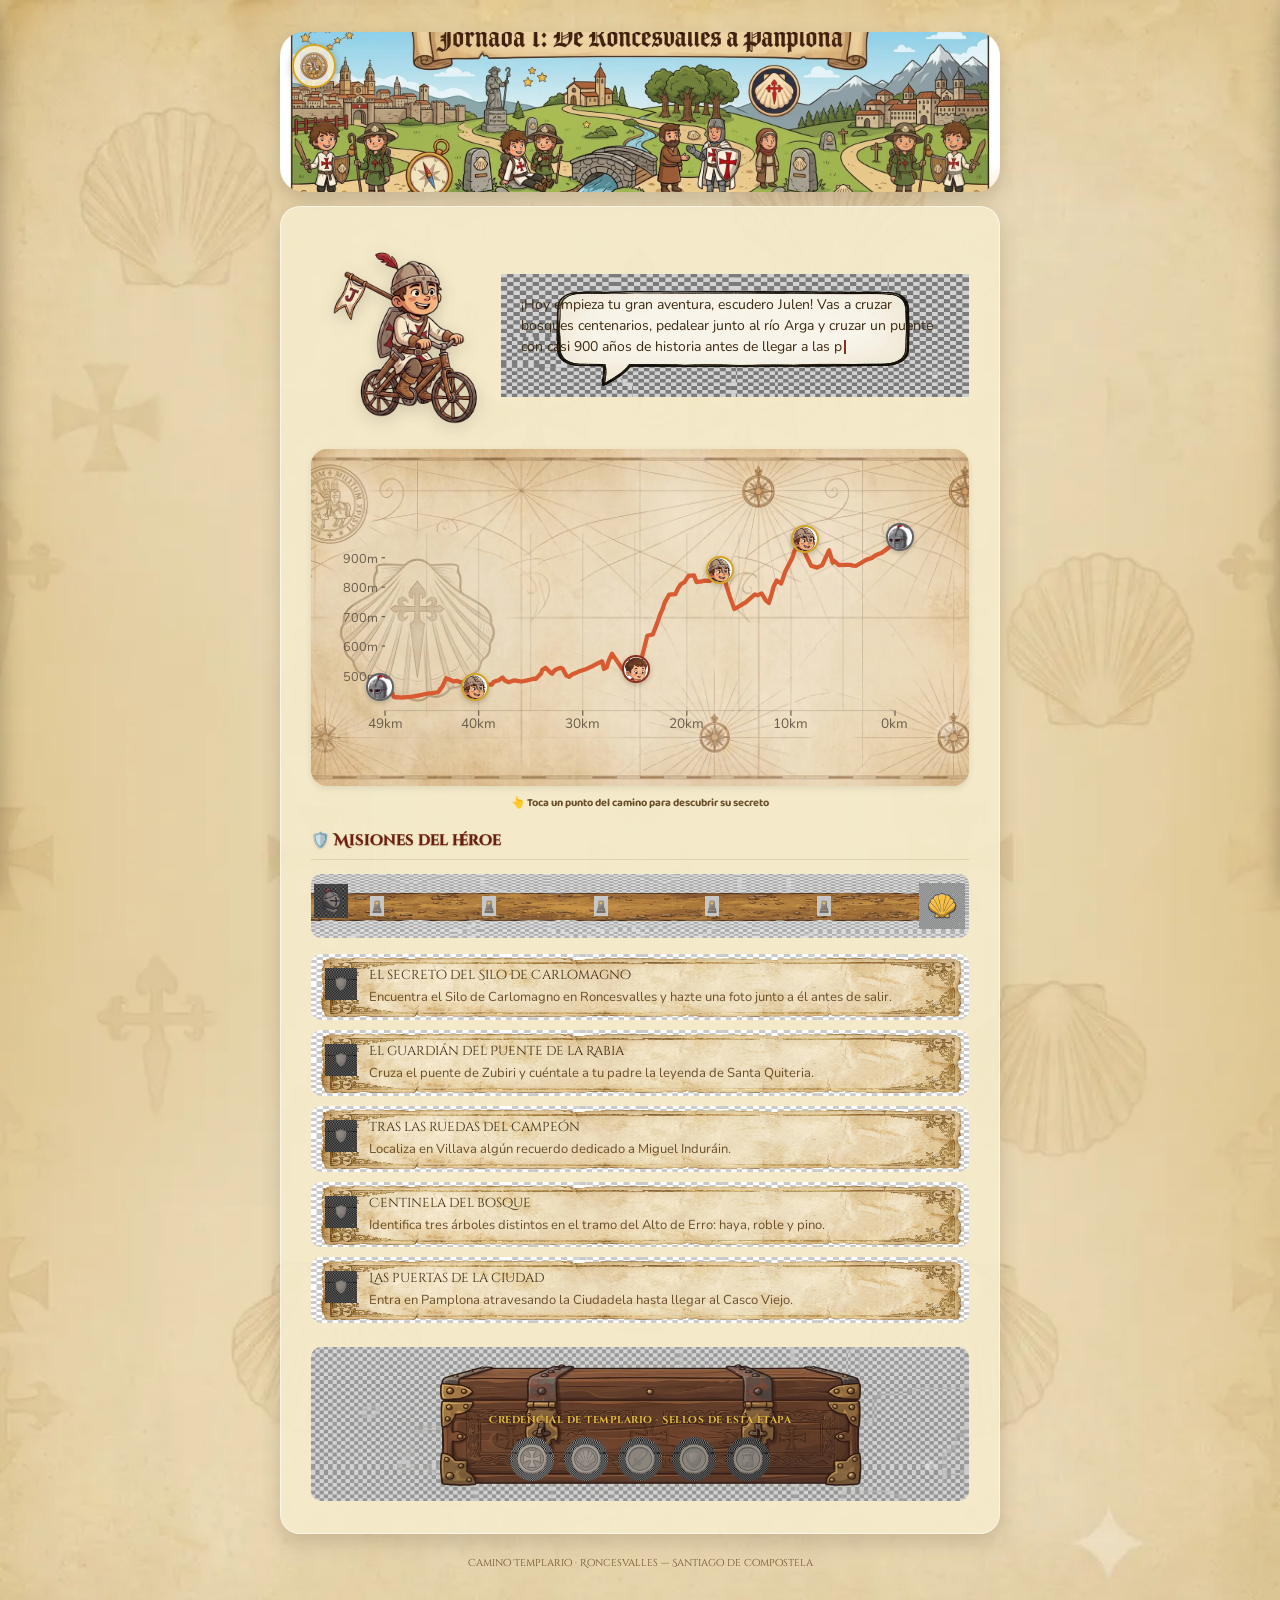
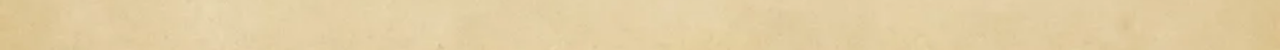
==== etapa-01.html @ 6102e24c "Add files via upload" ====
<!DOCTYPE html>
<html lang="es">
<head>
<meta charset="UTF-8">
<meta name="viewport" content="width=device-width, initial-scale=1.0">
<title>Etapa 1 · Roncesvalles → Pamplona · Camino Templario</title>
<link rel="preconnect" href="https://fonts.googleapis.com">
<link href="https://fonts.googleapis.com/css2?family=Cinzel+Decorative:wght@400;700;900&family=Baloo+2:wght@500;600;700;800&family=Nunito:ital,wght@0,400;0,600;0,700;0,800;1,600&family=JetBrains+Mono:wght@500;600;700&display=swap" rel="stylesheet">
<link rel="stylesheet" href="estilos.css">
</head>
<body>

<div class="page">

  <!-- ================= BANNER ================= -->
  <div class="banner">
    <button class="info-badge" id="btnPadre" aria-label="Cuaderno del padre">
      <img src="img/badge-templarios.webp" alt="Información técnica">
    </button>
    <p class="eyebrow">Camino Templario · Etapa 1 de 15</p>
    <h1>Roncesvalles → Pamplona</h1>
    <p class="subtitle">El primer paso del joven templario por Navarra</p>
  </div>

  <!-- ================= CONTENIDO PRINCIPAL ================= -->
  <div class="panel">

    <div class="narrative-row">
      <img class="julen-img" src="img/julen/julen-aventurero.webp" alt="Julen Aventurero">
      <div class="narrative-text-block">
        <p id="narrativeText"></p>
      </div>
    </div>

    <div class="profile-wrap" id="profileWrap">
      <svg viewBox="0 0 380 190" id="profileSvg" role="img" xmlns="http://www.w3.org/2000/svg">
        <title>Perfil de altimetría real de la etapa 1, de Roncesvalles a Pamplona</title>
        <path d="M340.0,49.4 L338.7,50.5 L335.2,53.0 L332.3,55.1 L328.2,56.8 L326.5,58.2 L323.3,59.2 L317.2,62.8 L315.3,62.7 L313.6,62.3 L311.4,62.3 L307.0,62.4 L304.3,60.0 L303.4,61.0 L301.2,53.7 L297.2,62.4 L294.2,63.9 L290.7,62.8 L287.5,56.3 L285.3,50.6 L282.7,50.4 L280.7,54.4 L279.9,57.5 L275.4,66.3 L273.7,71.3 L273.0,73.2 L270.4,71.4 L268.6,75.1 L267.4,79.5 L265.8,84.7 L264.0,83.2 L261.5,79.1 L259.0,80.2 L257.6,79.7 L251.8,84.6 L251.3,84.8 L246.9,87.5 L245.5,88.2 L242.8,80.8 L241.1,75.5 L239.9,70.8 L238.7,69.9 L237.1,68.3 L235.7,67.3 L234.0,69.6 L231.0,71.7 L227.9,71.5 L226.4,72.0 L223.2,72.4 L221.8,68.5 L218.5,68.8 L216.2,72.4 L214.0,73.7 L212.2,76.4 L210.8,79.5 L207.1,79.8 L204.5,84.5 L203.5,87.7 L201.6,92.1 L200.4,95.8 L197.5,103.2 L194.3,104.0 L192.3,111.9 L190.6,118.8 L189.3,121.7 L187.8,123.9 L186.7,122.9 L185.2,122.5 L183.0,123.3 L181.6,122.1 L179.7,123.7 L176.3,118.6 L173.5,114.6 L171.7,118.4 L170.4,122.6 L168.8,123.5 L167.7,119.0 L165.7,119.9 L162.0,121.9 L161.2,122.2 L158.9,123.3 L158.0,123.7 L153.9,125.0 L152.9,125.6 L150.3,126.6 L149.0,127.6 L148.3,128.2 L146.6,127.4 L144.6,123.5 L143.4,122.9 L141.5,123.4 L139.7,124.4 L138.3,126.3 L137.6,125.9 L134.5,122.8 L132.4,124.2 L131.9,126.0 L128.8,129.3 L127.7,129.2 L124.6,130.0 L122.9,130.4 L120.5,130.9 L116.0,130.2 L115.3,130.4 L112.8,131.3 L110.5,130.3 L109.2,128.5 L106.7,130.3 L105.7,130.5 L103.8,131.2 L103.0,132.7 L100.2,132.7 L99.0,132.7 L97.3,133.4 L94.6,134.2 L93.6,138.7 L91.9,127.7 L90.5,130.8 L89.3,132.2 L86.3,132.2 L85.3,131.4 L83.8,131.1 L82.1,130.5 L80.6,130.9 L75.9,129.0 L73.9,133.6 L71.2,137.2 L67.8,137.7 L66.1,137.8 L57.9,139.5 L57.1,139.7 L54.8,139.9 L49.7,140.4 L47.3,140.1 L46.0,140.2 L45.2,139.9 L43.5,136.2 L42.9,135.3 L41.1,135.3 L40.0,134.3" fill="none" stroke="#D85A30" stroke-width="2.5" stroke-linejoin="round" stroke-linecap="round"/>
      </svg>
    </div>
    <p class="profile-hint">👆 Toca un punto del camino para descubrir su secreto</p>

    <h2 class="section-title">🛡️ Misiones del héroe</h2>

    <!-- CAMINO DEL HÉROE: barra de progreso -->
    <div class="camino-progreso" id="caminoProgreso">
      <img class="camino-track" src="img/camino-track.webp" alt="Sendero">
      <img class="nodo-hito" style="left:10%" src="img/nodo-hito.webp" alt="">
      <img class="nodo-hito" style="left:27%" src="img/nodo-hito.webp" alt="">
      <img class="nodo-hito" style="left:44%" src="img/nodo-hito.webp" alt="">
      <img class="nodo-hito" style="left:61%" src="img/nodo-hito.webp" alt="">
      <img class="nodo-hito" style="left:78%" src="img/nodo-hito.webp" alt="">
      <img class="camino-trofeo" src="img/barra-trofeo.webp" alt="Meta">
      <img class="camino-casco" id="caminoCasco" src="img/barra-casco.webp" alt="Progreso">
    </div>

    <div class="mission-list" id="missionList">
      <div class="mission" data-mission="silo">
        <img class="mission-check" src="img/check-inactivo.webp" alt="">
        <div class="mission-text">
          <div class="mtitle">El secreto del Silo de Carlomagno</div>
          <p>Encuentra el Silo de Carlomagno en Roncesvalles y hazte una foto junto a él antes de salir.</p>
        </div>
      </div>
      <div class="mission" data-mission="puente">
        <img class="mission-check" src="img/check-inactivo.webp" alt="">
        <div class="mission-text">
          <div class="mtitle">El guardián del Puente de la Rabia</div>
          <p>Cruza el puente de Zubiri y cuéntale a tu padre la leyenda de Santa Quiteria.</p>
        </div>
      </div>
      <div class="mission" data-mission="indurain">
        <img class="mission-check" src="img/check-inactivo.webp" alt="">
        <div class="mission-text">
          <div class="mtitle">Tras las ruedas del campeón</div>
          <p>Localiza en Villava algún recuerdo dedicado a Miguel Induráin.</p>
        </div>
      </div>
      <div class="mission" data-mission="bosque">
        <img class="mission-check" src="img/check-inactivo.webp" alt="">
        <div class="mission-text">
          <div class="mtitle">Centinela del bosque</div>
          <p>Identifica tres árboles distintos en el tramo del Alto de Erro: haya, roble y pino.</p>
        </div>
      </div>
      <div class="mission" data-mission="ciudadela">
        <img class="mission-check" src="img/check-inactivo.webp" alt="">
        <div class="mission-text">
          <div class="mtitle">Las puertas de la ciudad</div>
          <p>Entra en Pamplona atravesando la Ciudadela hasta llegar al Casco Viejo.</p>
        </div>
      </div>
    </div>

    <div class="reward-box" id="rewardBox">
      <div class="reward-icon">🏆</div>
      <div>
        <h3>Recompensa de la jornada</h3>
        <p>Al llegar a Pamplona: garroticos de Beatriz o chandríos en el Casco Viejo — o, si el templario prefiere algo más fresco, merienda en McDonald's. ¡Tú eliges, héroe!</p>
      </div>
    </div>

    <div class="credential-strip">
      <p class="ctitle">Credencial de Templario · Sellos de esta etapa</p>
      <div class="seal-row" id="sealRow">
        <div class="seal" data-mission="silo" data-tipo="cruz">
          <img src="img/sellos/sello-cruz-inactivo.webp" alt="Sello Cruz">
        </div>
        <div class="seal" data-mission="puente" data-tipo="concha">
          <img src="img/sellos/sello-concha-inactivo.webp" alt="Sello Concha">
        </div>
        <div class="seal" data-mission="indurain" data-tipo="espada">
          <img src="img/sellos/sello-espada-inactivo.webp" alt="Sello Espada">
        </div>
        <div class="seal" data-mission="bosque" data-tipo="escudo">
          <img src="img/sellos/sello-escudo-inactivo.webp" alt="Sello Escudo">
        </div>
        <div class="seal" data-mission="ciudadela" data-tipo="castillo">
          <img src="img/sellos/sello-castillo-inactivo.webp" alt="Sello Castillo">
        </div>
      </div>
    </div>

  </div>

  <footer class="page-footer">Camino Templario · Roncesvalles — Santiago de Compostela</footer>
</div>

<!-- ================= DRAWER IZQUIERDO: cuaderno del padre ================= -->
<div class="drawer-backdrop" id="backdropPadre"></div>
<div class="drawer drawer-left" id="drawerPadre">
  <button class="drawer-close" id="closePadre">✕</button>
  <h2 class="section-title">📋 Datos técnicos de la etapa</h2>
  <div class="stat-grid">
    <div class="stat-card"><span class="value">49 km</span><span class="label">Distancia</span></div>
    <div class="stat-card"><span class="value">+487 m</span><span class="label">Desnivel +</span></div>
    <div class="stat-card"><span class="value">2/5</span><span class="label">Dificultad</span></div>
  </div>
  <div class="info-block">
    Etapa de carácter descendente en su conjunto, pero con <strong>tres rampas exigentes</strong> al inicio (Alto de Mezkíritz y Alto de Erro) antes de entrar en terreno de bosque. A partir de Zubiri el camino discurre junto al río Arga, prácticamente llano y muy cómodo hasta Pamplona.
  </div>
  <div class="warning-box">
    <div class="wtitle">⚠️ Aviso de seguridad — Bajada del Alto de Erro</div>
    El descenso original hacia Zubiri (sendero/trialera) está muy deteriorado, con piedra suelta y peldaños irregulares: <strong>no recomendable con el niño</strong>. Tomar la <strong>alternativa por la carretera N-135</strong>, bajada asfaltada y mucho más segura hasta Zubiri.
  </div>
  <h3 class="sub-title">Puntos de paso</h3>
  <ul class="waypoint-list">
    <li><span class="waypoint-km">0 km</span> Roncesvalles — salida desde la Colegiata.</li>
    <li><span class="waypoint-km">3 km</span> Burguete — pueblo llano, buen calentamiento.</li>
    <li><span class="waypoint-km">6 km</span> Espinal — última fuente antes de las rampas.</li>
    <li><span class="waypoint-km">12 km</span> Alto de Mezkíritz — primer puerto, corto pero duro.</li>
    <li><span class="waypoint-km">17 km</span> Alto de Erro — punto más alto. Bajar por N-135.</li>
    <li><span class="waypoint-km">22 km</span> Zubiri — Puente de la Rabia, cruce del río Arga.</li>
    <li><span class="waypoint-km">27 km</span> Larrasoaña / Akerreta — tramo llano junto al río.</li>
    <li><span class="waypoint-km">40 km</span> Trinidad de Arre — puente medieval, entrada urbana.</li>
    <li><span class="waypoint-km">42 km</span> Villava — cuna de Miguel Induráin.</li>
    <li><span class="waypoint-km">49 km</span> Pamplona — entrada por la Ciudadela al Casco Viejo.</li>
  </ul>
  <h3 class="sub-title">Logística del día</h3>
  <table class="logistics-table">
    <tr><td>Salida</td><td>Roncesvalles, 7:30–8:00 h</td></tr>
    <tr><td>Llegada prevista</td><td>Pamplona, 13:00–14:00 h</td></tr>
    <tr><td>Avituallamiento</td><td>Burguete, Espinal, Zubiri y Trinidad de Arre</td></tr>
    <tr><td>Tramo exigente</td><td>km 6–17 (Mezkíritz + Erro), resto cómodo</td></tr>
    <tr><td>Alojamiento</td><td>Pamplona, Casco Viejo — confirmar guardia de bicis</td></tr>
  </table>
</div>

<!-- ================= DRAWER DERECHO: punto de interés ================= -->
<div class="drawer-backdrop" id="backdropPunto"></div>
<div class="drawer drawer-right" id="drawerPunto">
  <button class="drawer-close" id="closePunto">✕</button>
  <div class="drawer-hero">
    <img id="drawerImg" src="" alt="">
    <div class="dtitle" id="drawerTitle"></div>
    <div class="dkm" id="drawerKm"></div>
  </div>
  <p class="drawer-text" id="drawerText"></p>
</div>

<script>
  const PUNTOS_INTERES = [
    { id:"roncesvalles", x:340.0, y:49.4, km:"Km 0", titulo:"Roncesvalles", tipo:"guardian",
      texto:"Aquí empieza tu Camino, escudero Julen, justo donde hace más de mil años se libró una batalla legendaria entre caballeros. Antes de subir a la bici, este lugar tiene mucho que enseñarte: la Colegiata, sus tejados puntiagudos y un secreto de piedra escondido muy cerca.<br><br><strong>Tu misión aquí:</strong> busca el Silo de Carlomagno, el monumento que recuerda a los guerreros caídos en aquella batalla, y hazte una foto junto a él antes de salir." },
    { id:"mezkiritz", x:285, y:50.6, km:"Km 9", titulo:"Alto de Mezkíritz", tipo:"aventurero",
      texto:"Justo después de salir empieza tu primer desafío del Camino: una subida corta donde pondrás a prueba tus piernas de templario. No hay prisa, Julen — marca tu propio ritmo, respira y disfruta del paisaje que se abre a tu alrededor.<br><br>Cuando llegues arriba, date la vuelta un momento: desde aquí ya puedes ver lo lejos que has llegado. Ese es tu primer trofeo del día, aunque no lleve sello." },
    { id:"erro", x:236, y:68, km:"Km 17", titulo:"Alto de Erro", tipo:"aventurero",
      texto:"Vas a atravesar uno de los bosques más bonitos de Navarra, lleno de hayas, robles y pinos centenarios. Es el reino de jabalíes, corzos y pájaros carpinteros, aunque a esta hora de la mañana lo normal es que estén escondidos entre los árboles.<br><br><strong>Tu misión aquí:</strong> conviértete en centinela del bosque y descubre tres árboles distintos a tu paso — una haya, un roble y un pino. Fíjate bien en sus hojas y su corteza, joven templario." },
    { id:"zubiri", x:187.8, y:123.9, km:"Km 25", titulo:"Puente de la Rabia", tipo:"narrador",
      texto:"Este puente tiene casi 900 años y guarda un secreto que pocos conocen. Cuentan que, durante su construcción, se encontraron los restos de Santa Quiteria, protectora de los animales, y que desde entonces cualquier animal que diera tres vueltas alrededor de su pilar central quedaba curado para siempre.<br><br><strong>Tu misión aquí:</strong> cruza el Puente de la Rabia y cuéntale esta leyenda a tu padre antes de seguir camino. Eres tú quien guarda ahora esta historia, escudero Julen." },
    { id:"villava", x:94.6, y:134.2, km:"Km 40", titulo:"Villava", tipo:"aventurero",
      texto:"En este pueblo nació uno de los ciclistas más grandes de la historia: Miguel Induráin, capaz de ganar el Tour de Francia cinco veces seguidas. Hoy pedaleas por las mismas calles donde él aprendió a montar en bici, mucho antes de convertirse en leyenda.<br><br><strong>Tu misión aquí:</strong> busca en Villava algún recuerdo dedicado a Induráin — una placa, una plaza, una estatua. Quién sabe, Julen, quizás tú también dejes tu huella en una bici algún día." },
    { id:"pamplona", x:40.0, y:134.3, km:"Km 49", titulo:"Pamplona", tipo:"guardian",
      texto:"Entrarás a la ciudad atravesando la Ciudadela, una antigua fortaleza con forma de estrella construida hace siglos para defender Pamplona. Detrás de sus murallas te espera el Casco Viejo, con calles estrechas, plazas llenas de historia y el final de tu primera etapa.<br><br><strong>Tu misión aquí:</strong> entra en la ciudad atravesando la Ciudadela hasta llegar al Casco Viejo. Has completado tu primera jornada como templario del Camino — ¡enhorabuena, escudero!" }
  ];

  const JULEN_FULL = {
    aventurero:"img/julen/julen-aventurero.webp",
    narrador:"img/julen/julen-narrador.webp",
    guardian:"img/julen/julen-guardian.webp"
  };
  const JULEN_CARA = {
    aventurero:"img/julen/julen-aventurero-cara.webp",
    narrador:"img/julen/julen-narrador-cara.webp",
    guardian:"img/julen/julen-guardian-cara.webp"
  };

  // --- Hotspots sobre el perfil ---
  const profileWrap = document.getElementById('profileWrap');
  PUNTOS_INTERES.forEach(p => {
    const btn = document.createElement('button');
    btn.className = 'hotspot tipo-' + p.tipo;
    btn.style.left = (p.x / 380 * 100) + '%';
    btn.style.top  = (p.y / 190 * 100) + '%';
    btn.setAttribute('aria-label', p.titulo);
    btn.innerHTML = '<img src="' + JULEN_CARA[p.tipo] + '" alt="">';
    btn.addEventListener('click', () => abrirDrawerPunto(p));
    profileWrap.appendChild(btn);
  });

  // --- Escalas y cuadrícula del perfil ---
  (function dibujarEscalas(){
    const ns = "http://www.w3.org/2000/svg";
    const svgEl = document.getElementById('profileSvg');
    const g = document.createElementNS(ns, 'g');
    svgEl.insertBefore(g, svgEl.firstChild);
    const xDeKm  = km  => 340 - (km / 49) * 300;
    const yDeAlt = alt => 49.4 + (950 - alt) * 84.9 / 490;
    const yBase = 148, yTop = 44;
    for (let km = 5; km < 49; km += 5){
      const x = xDeKm(km), l = document.createElementNS(ns, 'line');
      l.setAttribute('x1',x); l.setAttribute('y1',yTop);
      l.setAttribute('x2',x); l.setAttribute('y2',yBase);
      l.setAttribute('stroke','#2c241c'); l.setAttribute('stroke-width','0.5'); l.setAttribute('stroke-opacity','0.12');
      g.appendChild(l);
    }
    const axisH = document.createElementNS(ns,'line');
    axisH.setAttribute('x1',40); axisH.setAttribute('y1',yBase); axisH.setAttribute('x2',340); axisH.setAttribute('y2',yBase);
    axisH.setAttribute('stroke','#2c241c'); axisH.setAttribute('stroke-width','0.5'); axisH.setAttribute('stroke-opacity','0.2');
    g.appendChild(axisH);
    [0,10,20,30,40,49].forEach(km => {
      const x = xDeKm(km);
      const tick = document.createElementNS(ns,'line');
      tick.setAttribute('x1',x); tick.setAttribute('y1',yBase); tick.setAttribute('x2',x); tick.setAttribute('y2',yBase+3);
      tick.setAttribute('stroke','#6b5d4c'); tick.setAttribute('stroke-width','0.7'); g.appendChild(tick);
      const t = document.createElementNS(ns,'text');
      t.setAttribute('x',x); t.setAttribute('y',yBase+10); t.setAttribute('text-anchor','middle');
      t.setAttribute('font-family','Baloo 2, sans-serif'); t.setAttribute('font-size','8'); t.setAttribute('fill','#6b5d4c');
      t.textContent = km+'km'; g.appendChild(t);
    });
    [500,600,700,800,900].forEach(alt => {
      const y = yDeAlt(alt);
      const tick = document.createElementNS(ns,'line');
      tick.setAttribute('x1',38); tick.setAttribute('y1',y); tick.setAttribute('x2',40); tick.setAttribute('y2',y);
      tick.setAttribute('stroke','#6b5d4c'); tick.setAttribute('stroke-width','0.7'); g.appendChild(tick);
      const t = document.createElementNS(ns,'text');
      t.setAttribute('x',36); t.setAttribute('y',y+3); t.setAttribute('text-anchor','end');
      t.setAttribute('font-family','Baloo 2, sans-serif'); t.setAttribute('font-size','7.5'); t.setAttribute('fill','#6b5d4c');
      t.textContent = alt+'m'; g.appendChild(t);
    });
  })();

  // --- Efecto máquina de escribir ---
  function escribirTexto(el, html, duracionMs){
    const tokens=[], len=html.length; let i=0;
    while(i<len){ if(html[i]==='<'){const fin=html.indexOf('>',i); tokens.push({tipo:'tag',valor:html.slice(i,fin+1)}); i=fin+1;} else{tokens.push({tipo:'char',valor:html[i]}); i++;} }
    const totalChars=tokens.filter(t=>t.tipo==='char').length;
    const intervalo=totalChars>0?duracionMs/totalChars:0;
    let salida='', idx=0;
    el.innerHTML='<span class="typing-cursor"></span>';
    function paso(){
      while(idx<tokens.length){ const t=tokens[idx]; salida+=t.valor; idx++;
        if(t.tipo==='char'){ el.innerHTML=salida+'<span class="typing-cursor"></span>'; if(idx<tokens.length){setTimeout(paso,intervalo);}else{el.innerHTML=salida;} return; }
      } el.innerHTML=salida;
    } paso();
  }

  escribirTexto(document.getElementById('narrativeText'),
    "¡Hoy empieza tu gran aventura, escudero Julen! Vas a cruzar bosques centenarios, pedalear junto al río Arga y cruzar un puente con casi 900 años de historia antes de llegar a las puertas de Pamplona. <strong>¿Preparas tu escudo, joven templario? ¡Vamos a por la primera etapa!</strong>",
    3000);

  // --- Drawer derecho: punto de interés ---
  const drawerPunto=document.getElementById('drawerPunto'), backdropPunto=document.getElementById('backdropPunto');
  const drawerImg=document.getElementById('drawerImg'), drawerTitle=document.getElementById('drawerTitle');
  const drawerKm=document.getElementById('drawerKm'), drawerText=document.getElementById('drawerText');
  function abrirDrawerPunto(p){
    drawerImg.src=JULEN_FULL[p.tipo]; drawerImg.alt=p.tipo;
    drawerTitle.textContent=p.titulo; drawerKm.textContent=p.km;
    drawerPunto.classList.add('open'); backdropPunto.classList.add('open');
    escribirTexto(drawerText, p.texto, 3000);
  }
  function cerrarDrawerPunto(){ drawerPunto.classList.remove('open'); backdropPunto.classList.remove('open'); }
  document.getElementById('closePunto').addEventListener('click', cerrarDrawerPunto);
  backdropPunto.addEventListener('click', cerrarDrawerPunto);

  // --- Drawer izquierdo: cuaderno del padre ---
  const drawerPadre=document.getElementById('drawerPadre'), backdropPadre=document.getElementById('backdropPadre');
  document.getElementById('btnPadre').addEventListener('click',()=>{ drawerPadre.classList.add('open'); backdropPadre.classList.add('open'); });
  function cerrarDrawerPadre(){ drawerPadre.classList.remove('open'); backdropPadre.classList.remove('open'); }
  document.getElementById('closePadre').addEventListener('click', cerrarDrawerPadre);
  backdropPadre.addEventListener('click', cerrarDrawerPadre);

  // --- Camino del héroe: posiciones del casco (% left) ---
  // índice = número de misiones completadas (0..5)
  const CASCO_POSICIONES = [3, 10, 27, 44, 61, 78];
  const caminoCasco = document.getElementById('caminoCasco');
  function moverCasco(done){ if(caminoCasco) caminoCasco.style.left = CASCO_POSICIONES[done] + '%'; }

  // --- Misiones ---
  const STORAGE_KEY='etapa01_misiones';
  const missions=document.querySelectorAll('.mission');
  const seals=document.querySelectorAll('.seal');
  const rewardBox=document.getElementById('rewardBox');
  const total=missions.length;

  function loadState(){ try{ return JSON.parse(localStorage.getItem(STORAGE_KEY))||{}; }catch(e){ return {}; } }
  function saveState(state){ localStorage.setItem(STORAGE_KEY,JSON.stringify(state)); }

  function lanzarConfeti(container){
    const colores=['#8b2e1a','#d4a520','#e8c040','#6b1f10','#ffffff'];
    const capa=document.createElement('div'); capa.className='confetti-layer'; container.appendChild(capa);
    for(let i=0;i<26;i++){
      const p=document.createElement('span'); p.className='confetti-piece';
      p.style.left=(Math.random()*100)+'%'; p.style.background=colores[Math.floor(Math.random()*colores.length)];
      p.style.animationDelay=(Math.random()*0.3)+'s'; p.style.transform='rotate('+Math.floor(Math.random()*360)+'deg)';
      capa.appendChild(p);
    }
    setTimeout(()=>capa.remove(),1600);
  }

  function render(){
    const state=loadState(); let done=0;
    missions.forEach(m=>{
      const id=m.dataset.mission, isDone=!!state[id];
      m.classList.toggle('done',isDone);
      const check=m.querySelector('img.mission-check');
      if(check) check.src=isDone?'img/check-activo.webp':'img/check-inactivo.webp';
      if(isDone) done++;
    });
    seals.forEach(s=>{
      const id=s.dataset.mission, tipo=s.dataset.tipo, isDone=!!state[id];
      s.classList.toggle('unlocked',isDone);
      const img=s.querySelector('img');
      if(img) img.src=isDone?`img/sellos/sello-${tipo}-activo.webp`:`img/sellos/sello-${tipo}-inactivo.webp`;
    });
    moverCasco(done);
    return done;
  }

  let completado=render()===total;
  if(completado) rewardBox.classList.add('unlocked');

  missions.forEach(m=>{
    m.addEventListener('click',()=>{
      const state=loadState(), id=m.dataset.mission;
      state[id]=!state[id]; saveState(state);
      const done=render(), ahoraCompleto=done===total;
      if(ahoraCompleto&&!completado){ rewardBox.classList.add('unlocked'); lanzarConfeti(rewardBox); }
      else if(!ahoraCompleto){ rewardBox.classList.remove('unlocked'); }
      completado=ahoraCompleto;
    });
  });

</script>
</body>
</html>
---- estilos.css ----
:root{
  --parchment: #f5eccc;
  --parchment-soft: #ede0a0;
  --ink: #3a2810;
  --ink-soft: #6b4e2a;
  --leather: #3a2810;
  --red: #8b2e1a;
  --red-dark: #6b1f10;
  --gold: #d4a520;
  --gold-light: #e8c040;
  --silver: #8d9096;
  --silver-dark: #5f6266;
  --line: rgba(58, 40, 16, 0.12);
  --shadow: rgba(58, 40, 16, 0.18);
}

*{ box-sizing: border-box; -webkit-tap-highlight-color: transparent; }

body{
  margin:0;
  background-color: var(--parchment);
  background-image: url('img/fondo.webp');
  background-size: cover;
  background-repeat: no-repeat;
  color: var(--ink);
  font-family: 'Nunito', sans-serif;
  min-height: 100vh;
  padding: 18px 12px 60px;
}

.page{
  max-width: 600px;
  margin: 0 auto;
  position: relative;
}

/* ---------- BANNER ---------- */
.banner{
  border-radius: 20px;
  overflow: hidden;
  position: relative;
  box-shadow: 0 8px 18px var(--shadow);
  margin-bottom: 14px;
  min-height: 160px;
  background: url('img/etapa-01/etapa-01-cabecera.webp') center center / cover no-repeat;
  background-color: var(--red-dark);
}
.banner .eyebrow,
.banner h1,
.banner .subtitle{ display: none; }

.info-badge{
  position: absolute;
  top: 12px;
  left: 12px;
  width: 44px;
  height: 44px;
  border-radius: 50%;
  border: 2px solid var(--gold);
  background: rgba(245,236,204,0.92);
  display:flex;
  align-items:center;
  justify-content:center;
  cursor:pointer;
  box-shadow: 0 2px 8px rgba(58,40,16,0.35);
  z-index: 3;
  padding: 0;
}
.info-badge img{ width: 28px; height: 28px; object-fit: contain; }
.info-badge:active{ transform: scale(0.93); }

/* ---------- PANEL ---------- */
.panel{
  background: rgba(245,236,204,0.88);
  border-radius: 20px;
  padding: 20px 16px 26px;
  position: relative;
  box-shadow: 0 8px 20px var(--shadow);
  border: 1px solid rgba(255,255,255,0.55);
}

h2.section-title{
  font-family: 'Cinzel Decorative', serif;
  font-weight: 700;
  color: var(--red-dark);
  font-size: 15px;
  margin: 0 0 14px;
  padding-bottom: 8px;
  border-bottom: 1px solid var(--line);
  display:flex;
  align-items:center;
  gap:8px;
  -webkit-text-stroke: 0.3px var(--red-dark);
  text-shadow: 0 1px 2px rgba(58,40,16,0.2);
}
h3.sub-title{
  font-family: 'Cinzel Decorative', serif;
  font-weight: 400;
  color: var(--ink);
  font-size: 12px;
  margin: 22px 0 10px;
}

/* ---------- STAT GRID ---------- */
.stat-grid{
  display:grid;
  grid-template-columns: repeat(3, 1fr);
  gap: 8px;
  margin-bottom: 18px;
}
.stat-card{
  background: rgba(255,255,255,0.7);
  border-radius: 13px;
  padding: 12px 6px;
  text-align:center;
  box-shadow: 0 2px 6px rgba(44,36,28,0.07);
}
.stat-card .value{
  font-family:'JetBrains Mono', monospace;
  font-weight:700;
  font-size: 18px;
  color: var(--red-dark);
  display:block;
}
.stat-card .label{
  font-size: 10px;
  font-weight: 700;
  text-transform: uppercase;
  color: var(--ink-soft);
}

.info-block{ font-size: 15px; line-height: 1.6; color: var(--ink); margin-bottom: 14px; }
.info-block strong{ color: var(--red-dark); }

.warning-box{
  background: rgba(253,242,230,0.9);
  border-left: 3px solid var(--red);
  border-radius: 4px 12px 12px 4px;
  padding: 13px 14px;
  margin: 16px 0;
  font-size: 14px;
  line-height:1.55;
}
.warning-box .wtitle{
  font-family:'Baloo 2', sans-serif;
  font-weight: 700;
  color: var(--red-dark);
  font-size: 13px;
  display:flex; align-items:center; gap:6px;
  margin-bottom: 5px;
}

.waypoint-list{ list-style:none; margin:0; padding:0; }
.waypoint-list li{
  display:flex; gap: 10px; padding: 9px 0;
  border-bottom: 1px solid var(--line);
  font-size: 14px; line-height:1.5;
}
.waypoint-list li:last-child{ border-bottom:none; }
.waypoint-km{
  font-family:'JetBrains Mono', monospace;
  font-weight:700; color: var(--gold); min-width: 46px; flex-shrink:0;
}

.logistics-table{ width:100%; border-collapse: collapse; font-size: 14px; margin-bottom: 4px; }
.logistics-table td{ padding: 8px 4px; border-bottom: 1px solid var(--line); vertical-align: top; }
.logistics-table td:first-child{
  font-family:'Baloo 2', sans-serif; font-weight:700;
  font-size: 11.5px; color: var(--ink-soft); width: 36%;
}

/* ---------- NARRATIVA MOTIVADORA ---------- */
.narrative-row{
  display:flex;
  flex-direction: row;
  align-items: center;
  gap: 0;
  margin-bottom: 14px;
}
.narrative-row img.julen-img{
  width: 200px;
  height: 200px;
  object-fit: contain;
  flex-shrink: 0;
  filter: drop-shadow(0 5px 8px rgba(44,36,28,0.18));
  margin-right: -10px;
  position: relative;
  z-index: 2;
}
.narrative-text-block{
  flex: 1;
  background-image: url('img/bocadillo-julen.webp');
  background-size: 100% 100%;
  background-color: transparent;
  border: none;
  box-shadow: none;
  padding: 20px 22px 40px 20px;
  position: relative;
  z-index: 1;
  min-height: 100px;
}
.narrative-text-block p{
  margin:0;
  font-size: 14px;
  line-height: 1.5;
  color: var(--ink);
  min-height: 1.5em;
}
.narrative-text-block strong{ color: var(--red-dark); }

/* ---------- PERFIL DE ALTIMETRÍA ---------- */
.profile-wrap{
  position: relative;
  background-color: var(--parchment);
  background-image: url('img/altimetria-fondo.webp');
  background-size: cover;
  background-position: center;
  border-radius: 16px;
  padding: 10px 6px 4px;
  margin-bottom: 8px;
  box-shadow: 0 2px 6px rgba(44,36,28,0.1);
}
.profile-wrap svg{ display:block; width:100%; height:auto; overflow: visible; }
.profile-hint{
  text-align:center;
  font-family:'Baloo 2', sans-serif;
  font-weight: 700;
  font-size: 11px;
  color: var(--ink-soft);
  margin: 2px 0 18px;
}
.hotspot{
  position:absolute;
  width: 28px; height: 28px;
  border-radius:50%;
  border: 2px solid var(--gold);
  overflow:hidden;
  padding:0;
  cursor:pointer;
  background:#fff;
  box-shadow: 0 2px 5px rgba(44,36,28,0.25);
  transform: translate(-50%, -50%);
  transition: transform .15s;
}
.hotspot:active{ transform: translate(-50%, -50%) scale(0.92); }
.hotspot img{ width:100%; height:100%; object-fit:cover; display:block; }
.hotspot.tipo-narrador{ border-color: var(--red); }
.hotspot.tipo-guardian{ border-color: var(--silver-dark); }
.hotspot.tipo-aventurero{ border-color: var(--gold); }

/* ---------- CAMINO DEL HÉROE (barra de progreso) ---------- */
.camino-progreso{
  position: relative;
  height: 64px;
  margin-bottom: 16px;
}
.camino-track{
  position: absolute;
  top: 0; left: 0;
  width: 100%; height: 100%;
  object-fit: fill;
  border-radius: 10px;
}
.nodo-hito{
  position: absolute;
  width: 14px; height: 22px;
  object-fit: contain;
  transform: translateX(-50%);
  top: 50%;
  margin-top: -11px;
  z-index: 2;
}
.camino-trofeo{
  position: absolute;
  right: 4px;
  width: 46px; height: 46px;
  object-fit: contain;
  top: 50%;
  transform: translateY(-50%);
  z-index: 3;
}
.camino-casco{
  position: absolute;
  width: 34px; height: 34px;
  object-fit: contain;
  top: 50%;
  transform: translate(-50%, -65%);
  transition: left 0.5s cubic-bezier(.34,1.56,.64,1);
  z-index: 4;
}

/* ---------- MISIONES DEL HÉROE ---------- */
.mission-list{ display:flex; flex-direction:column; gap: 10px; }
.mission{
  display:flex;
  align-items:flex-start;
  gap: 12px;
  background-image: url('img/tarjeta-mision.webp');
  background-size: 100% 100%;
  background-color: transparent;
  border-radius: 10px;
  padding: 13px 14px;
  cursor:pointer;
  transition: transform .1s;
  user-select:none;
  border: none;
  box-shadow: none;
}
.mission:active{ transform: scale(0.98); }
.mission.done{ filter: brightness(0.95); }

img.mission-check{
  width: 32px; height: 32px;
  object-fit: contain;
  flex-shrink:0;
  margin-top: 1px;
}
.mission.done img.mission-check{
  animation: checkActivado .4s cubic-bezier(.34,1.56,.64,1);
}
@keyframes checkActivado{
  from{ transform: scale(0.6); opacity:0; }
  to{ transform: scale(1); opacity:1; }
}
.mission-text .mtitle{
  font-family: 'Cinzel Decorative', serif;
  font-weight: 400;
  font-size: 12.5px;
  color: var(--ink);
  margin-bottom: 4px;
}
.mission.done .mission-text .mtitle{ color: var(--red-dark); }
.mission-text p{ margin:0; font-size: 13px; line-height:1.45; color: var(--ink-soft); }

/* ---------- RECOMPENSA ---------- */
.reward-box{
  display:none;
  margin-top: 22px;
  background: rgba(245,236,204,0.92);
  border: 2px solid var(--gold);
  border-radius: 16px;
  padding: 16px 16px;
  color: var(--ink);
  gap: 12px;
  align-items:center;
  box-shadow: 0 2px 6px rgba(44,36,28,0.1);
  position: relative;
  overflow: hidden;
}
.reward-box.unlocked{
  display:flex;
  animation: rewardPop .45s cubic-bezier(.34,1.56,.64,1);
}
@keyframes rewardPop{
  from{ transform: scale(0.7); opacity:0; }
  to{ transform: scale(1); opacity:1; }
}
.reward-box .reward-icon{ font-size: 30px; flex-shrink:0; }
.reward-box h3{
  font-family: 'Cinzel Decorative', serif;
  font-weight: 700;
  margin: 0 0 3px;
  font-size: 12px;
  color: var(--red-dark);
}
.reward-box p{ margin:0; font-size: 13px; line-height:1.45; color: var(--ink-soft); }

.confetti-layer{
  position:absolute; inset:0;
  pointer-events:none; overflow:hidden; border-radius: 16px;
}
.confetti-piece{
  position:absolute; top:-12px;
  width:6px; height:10px; opacity:0.95;
  animation: confettiFall 1.2s ease-in forwards;
}
@keyframes confettiFall{ to{ transform: translateY(150px) rotate(280deg); opacity:0; } }

/* ---------- CREDENCIAL (cofre) ---------- */
.credential-strip{
  margin-top: 24px;
  background-image: url('img/cofre-misiones.webp');
  background-size: 100% 100%;
  background-color: var(--leather);
  border-radius: 10px;
  padding: 56px 16px 20px;
  min-height: 150px;
}
.credential-strip .ctitle{
  font-family: 'Cinzel Decorative', serif;
  font-weight: 700;
  color: var(--gold-light);
  font-size: 10px;
  text-align:center;
  margin-bottom: 10px;
  text-shadow: 0 1px 3px rgba(0,0,0,0.6);
  letter-spacing: 0.05em;
}
.seal-row{ display:flex; justify-content:center; gap: 10px; flex-wrap: wrap; }
.seal{
  width: 44px; height: 44px;
  border-radius: 50%;
  overflow: hidden;
  display:flex;
  align-items:center;
  justify-content:center;
  background: transparent;
  border: none;
  padding: 0;
}
.seal img{ width:100%; height:100%; object-fit: contain; transition: transform .3s; }
.seal.unlocked img{
  animation: selloActivado .4s cubic-bezier(.34,1.56,.64,1);
  filter: drop-shadow(0 0 6px rgba(212,165,32,0.8));
}
@keyframes selloActivado{
  from{ transform: scale(0.6); opacity:0; }
  to{ transform: scale(1); opacity:1; }
}

footer.page-footer{
  text-align:center;
  margin-top: 22px;
  color: var(--ink-soft);
  font-family:'Cinzel Decorative', serif;
  font-weight: 400;
  font-size: 10px;
}

/* ---------- DRAWERS LATERALES ---------- */
.drawer-backdrop{
  position: fixed; inset: 0;
  background: rgba(44,36,28,0.45);
  opacity:0; pointer-events:none;
  transition: opacity .25s; z-index: 40;
}
.drawer-backdrop.open{ opacity:1; pointer-events:auto; }

.drawer{
  position: fixed; top:0; bottom:0;
  width: min(420px, 88%);
  border: 1px solid rgba(255,255,255,0.5);
  box-shadow: 0 0 24px rgba(44,36,28,0.3);
  padding: 18px 18px 30px;
  transition: transform .3s ease;
  z-index: 50;
  overflow-y: auto;
}
.drawer-left{
  left:0;
  border-radius: 0 20px 20px 0;
  border-left:none;
  transform: translateX(-100%);
  background-color: var(--parchment);
  background-image: url('img/fondo-padre.webp');
  background-size: cover;
  background-position: top center;
}
.drawer-left.open{ transform: translateX(0); }
.drawer-right{
  right:0;
  border-radius: 20px 0 0 20px;
  border-right:none;
  transform: translateX(100%);
  background-color: var(--parchment);
}
.drawer-right.open{ transform: translateX(0); }

.drawer-close{
  width: 30px; height:30px;
  border-radius:50%; border:none;
  background: rgba(255,255,255,0.9);
  font-family:'Baloo 2', sans-serif;
  font-weight:700; font-size: 15px;
  color: var(--ink-soft); cursor:pointer;
  box-shadow: 0 2px 5px rgba(44,36,28,0.15);
  margin-bottom: 14px;
}

/* En el drawer del padre, fondo semitransparente sobre los bloques para legibilidad */
.drawer-left h2.section-title,
.drawer-left h3.sub-title{
  background: rgba(245,236,204,0.82);
  padding: 5px 10px;
  border-radius: 10px;
}
.drawer-left .stat-card{ background: rgba(255,255,255,0.78); }
.drawer-left .info-block,
.drawer-left .warning-box,
.drawer-left .waypoint-list,
.drawer-left .logistics-table{
  background: rgba(245,236,204,0.75);
  border-radius: 10px;
  padding: 10px 12px;
  margin-bottom: 8px;
}

.drawer-hero{ text-align:center; margin-bottom: 14px; }
.drawer-hero img{ width: 200px; height: 200px; object-fit: contain; }
.drawer-hero .dtitle{
  font-family: 'Cinzel Decorative', serif;
  font-weight:700; font-size: 15px;
  color: var(--red-dark); margin: 4px 0 2px;
}
.drawer-hero .dkm{
  font-family:'JetBrains Mono', monospace;
  font-size: 11px; font-weight:700; color: var(--gold);
}

.drawer-text{
  margin:0; font-size: 14.5px; line-height:1.6; color: var(--ink);
  background: rgba(245,236,204,0.75);
  border-radius: 12px; padding: 14px;
}
.drawer-text strong{ color: var(--red-dark); }

.typing-cursor{
  display:inline-block; width: 2px; height: 1em;
  background: var(--red); margin-left: 2px;
  vertical-align: middle;
  animation: blink 0.8s step-end infinite;
}
@keyframes blink{ 50%{ opacity:0; } }

@media (min-width: 640px){
  body{ padding: 32px 16px 80px; }
  .page{ max-width: 720px; }
  .banner{ border-radius: 24px; }
  .panel{ padding: 28px 30px 32px; }
}
@media (prefers-reduced-motion: reduce){
  *{ animation: none !important; transition: none !important; }
}
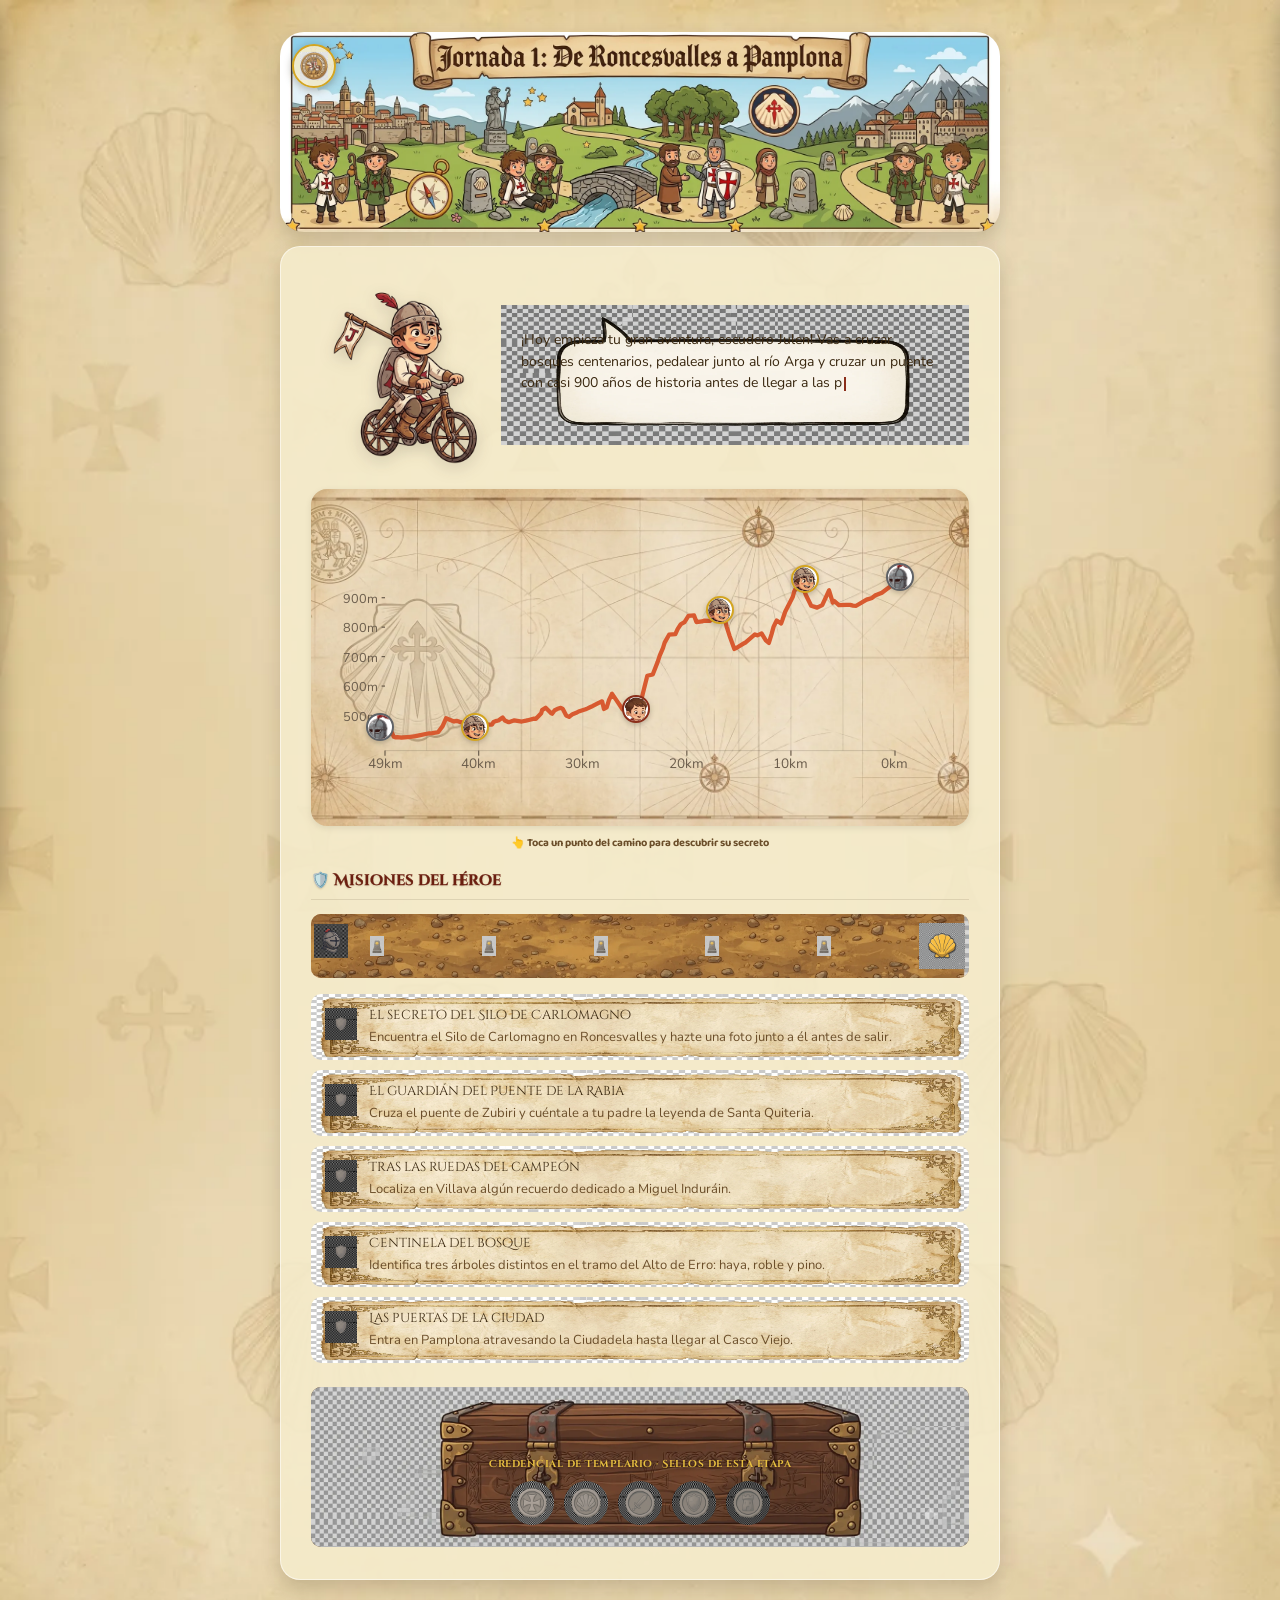
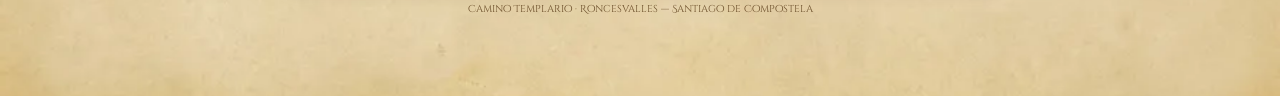
==== commit 963987a5: "Add files via upload" ====
--- a/etapa-01.html
+++ b/etapa-01.html
@@ -28,6 +28,7 @@
     <div class="narrative-row">
       <img class="julen-img" src="img/julen/julen-aventurero.webp" alt="Julen Aventurero">
       <div class="narrative-text-block">
+        <img class="bocadillo-bg" src="img/bocadillo-julen.webp" alt="">
         <p id="narrativeText"></p>
       </div>
     </div>
@@ -101,6 +102,7 @@
     </div>
 
     <div class="credential-strip">
+      <img class="cofre-bg" src="img/cofre-misiones.webp" alt="">
       <p class="ctitle">Credencial de Templario · Sellos de esta etapa</p>
       <div class="seal-row" id="sealRow">
         <div class="seal" data-mission="silo" data-tipo="cruz">
--- a/estilos.css
+++ b/estilos.css
@@ -41,7 +41,7 @@
   position: relative;
   box-shadow: 0 8px 18px var(--shadow);
   margin-bottom: 14px;
-  min-height: 160px;
+  min-height: 200px;
   background: url('img/etapa-01/etapa-01-cabecera.webp') center center / cover no-repeat;
   background-color: var(--red-dark);
 }
@@ -189,20 +189,29 @@
 }
 .narrative-text-block{
   flex: 1;
-  background-image: url('img/bocadillo-julen.webp');
-  background-size: 100% 100%;
-  background-color: transparent;
+  position: relative;
+  padding: 24px 22px 28px 20px;
+  min-height: 140px;
+  background: transparent;
   border: none;
   box-shadow: none;
-  padding: 20px 22px 40px 20px;
-  position: relative;
   z-index: 1;
-  min-height: 100px;
+}
+.bocadillo-bg{
+  position: absolute;
+  inset: 0;
+  width: 100%;
+  height: 100%;
+  object-fit: fill;
+  transform: scaleY(-1);
+  z-index: 0;
 }
 .narrative-text-block p{
-  margin:0;
+  position: relative;
+  z-index: 1;
+  margin: 0;
   font-size: 14px;
-  line-height: 1.5;
+  line-height: 1.55;
   color: var(--ink);
   min-height: 1.5em;
 }
@@ -253,12 +262,14 @@
   position: relative;
   height: 64px;
   margin-bottom: 16px;
+  background-color: #c4955a;
+  border-radius: 10px;
 }
 .camino-track{
   position: absolute;
   top: 0; left: 0;
   width: 100%; height: 100%;
-  object-fit: fill;
+  object-fit: cover;
   border-radius: 10px;
 }
 .nodo-hito{
@@ -295,9 +306,9 @@
   display:flex;
   align-items:flex-start;
   gap: 12px;
+  background-color: #ecdcaa;
   background-image: url('img/tarjeta-mision.webp');
   background-size: 100% 100%;
-  background-color: transparent;
   border-radius: 10px;
   padding: 13px 14px;
   cursor:pointer;
@@ -379,12 +390,20 @@
 /* ---------- CREDENCIAL (cofre) ---------- */
 .credential-strip{
   margin-top: 24px;
-  background-image: url('img/cofre-misiones.webp');
-  background-size: 100% 100%;
-  background-color: var(--leather);
+  background-color: #5c3a1e;
   border-radius: 10px;
-  padding: 56px 16px 20px;
-  min-height: 150px;
+  padding: 60px 16px 22px;
+  min-height: 160px;
+  position: relative;
+  overflow: hidden;
+}
+.cofre-bg{
+  position: absolute;
+  inset: 0;
+  width: 100%;
+  height: 100%;
+  object-fit: cover;
+  z-index: 0;
 }
 .credential-strip .ctitle{
   font-family: 'Cinzel Decorative', serif;
@@ -395,8 +414,10 @@
   margin-bottom: 10px;
   text-shadow: 0 1px 3px rgba(0,0,0,0.6);
   letter-spacing: 0.05em;
-}
-.seal-row{ display:flex; justify-content:center; gap: 10px; flex-wrap: wrap; }
+  position: relative;
+  z-index: 1;
+}
+.seal-row{ display:flex; justify-content:center; gap: 10px; flex-wrap: wrap; position: relative; z-index: 1; }
 .seal{
   width: 44px; height: 44px;
   border-radius: 50%;
@@ -404,7 +425,7 @@
   display:flex;
   align-items:center;
   justify-content:center;
-  background: transparent;
+  background: rgba(0,0,0,0.15);
   border: none;
   padding: 0;
 }
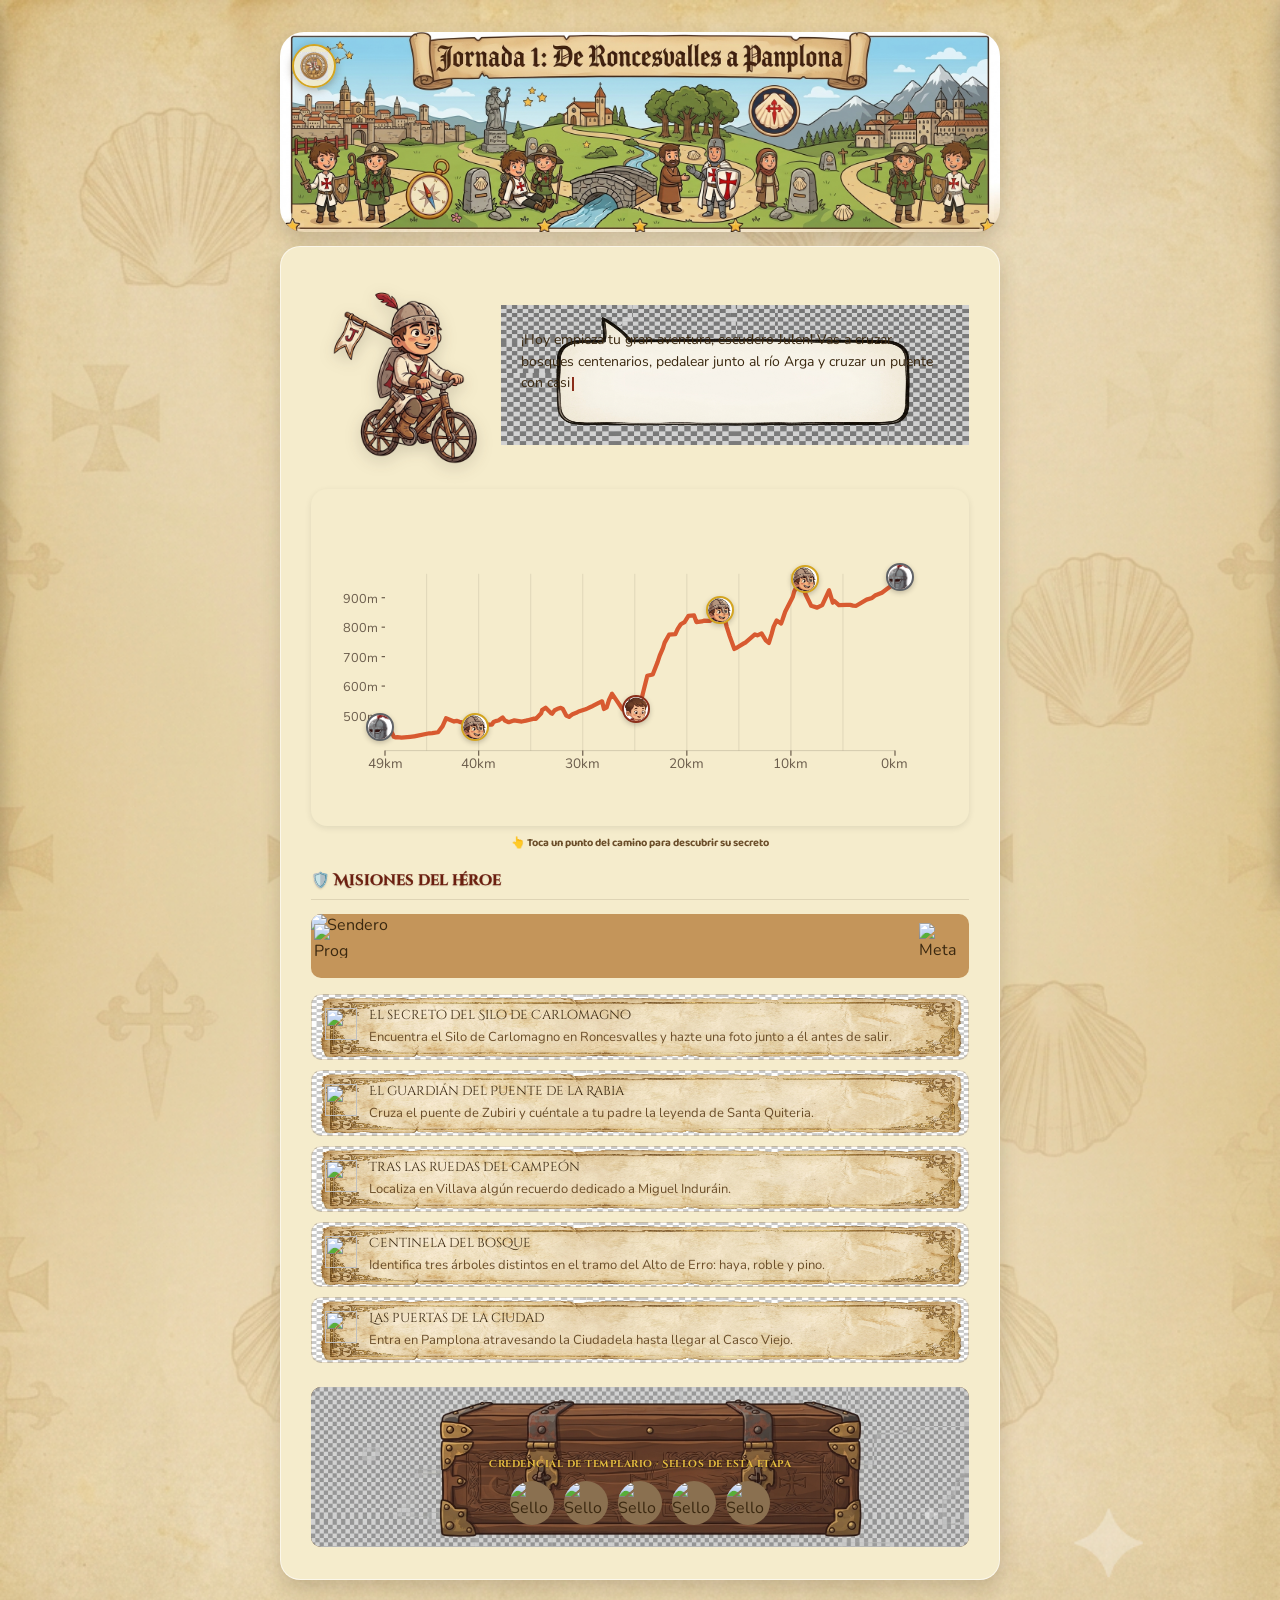
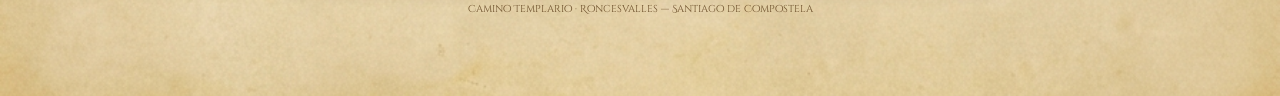
==== commit ac3628e4: "Add files via upload" ====
--- a/etapa-01.html
+++ b/etapa-01.html
@@ -15,7 +15,7 @@
   <!-- ================= BANNER ================= -->
   <div class="banner">
     <button class="info-badge" id="btnPadre" aria-label="Cuaderno del padre">
-      <img src="img/badge-templarios.webp" alt="Información técnica">
+      <img src="img/badge-templarios.png" alt="Información técnica">
     </button>
     <p class="eyebrow">Camino Templario · Etapa 1 de 15</p>
     <h1>Roncesvalles → Pamplona</h1>
@@ -26,9 +26,9 @@
   <div class="panel">
 
     <div class="narrative-row">
-      <img class="julen-img" src="img/julen/julen-aventurero.webp" alt="Julen Aventurero">
+      <img class="julen-img" src="img/julen/julen-aventurero.png" alt="Julen Aventurero">
       <div class="narrative-text-block">
-        <img class="bocadillo-bg" src="img/bocadillo-julen.webp" alt="">
+        <img class="bocadillo-bg" src="img/bocadillo-julen.png" alt="">
         <p id="narrativeText"></p>
       </div>
     </div>
@@ -45,47 +45,47 @@
 
     <!-- CAMINO DEL HÉROE: barra de progreso -->
     <div class="camino-progreso" id="caminoProgreso">
-      <img class="camino-track" src="img/camino-track.webp" alt="Sendero">
-      <img class="nodo-hito" style="left:10%" src="img/nodo-hito.webp" alt="">
-      <img class="nodo-hito" style="left:27%" src="img/nodo-hito.webp" alt="">
-      <img class="nodo-hito" style="left:44%" src="img/nodo-hito.webp" alt="">
-      <img class="nodo-hito" style="left:61%" src="img/nodo-hito.webp" alt="">
-      <img class="nodo-hito" style="left:78%" src="img/nodo-hito.webp" alt="">
-      <img class="camino-trofeo" src="img/barra-trofeo.webp" alt="Meta">
-      <img class="camino-casco" id="caminoCasco" src="img/barra-casco.webp" alt="Progreso">
+      <img class="camino-track" src="img/camino-track.png" alt="Sendero">
+      <img class="nodo-hito" style="left:10%" src="img/nodo-hito.png" alt="">
+      <img class="nodo-hito" style="left:27%" src="img/nodo-hito.png" alt="">
+      <img class="nodo-hito" style="left:44%" src="img/nodo-hito.png" alt="">
+      <img class="nodo-hito" style="left:61%" src="img/nodo-hito.png" alt="">
+      <img class="nodo-hito" style="left:78%" src="img/nodo-hito.png" alt="">
+      <img class="camino-trofeo" src="img/barra-trofeo.png" alt="Meta">
+      <img class="camino-casco" id="caminoCasco" src="img/barra-casco.png" alt="Progreso">
     </div>
 
     <div class="mission-list" id="missionList">
       <div class="mission" data-mission="silo">
-        <img class="mission-check" src="img/check-inactivo.webp" alt="">
+        <img class="mission-check" src="img/check-inactivo.png" alt="">
         <div class="mission-text">
           <div class="mtitle">El secreto del Silo de Carlomagno</div>
           <p>Encuentra el Silo de Carlomagno en Roncesvalles y hazte una foto junto a él antes de salir.</p>
         </div>
       </div>
       <div class="mission" data-mission="puente">
-        <img class="mission-check" src="img/check-inactivo.webp" alt="">
+        <img class="mission-check" src="img/check-inactivo.png" alt="">
         <div class="mission-text">
           <div class="mtitle">El guardián del Puente de la Rabia</div>
           <p>Cruza el puente de Zubiri y cuéntale a tu padre la leyenda de Santa Quiteria.</p>
         </div>
       </div>
       <div class="mission" data-mission="indurain">
-        <img class="mission-check" src="img/check-inactivo.webp" alt="">
+        <img class="mission-check" src="img/check-inactivo.png" alt="">
         <div class="mission-text">
           <div class="mtitle">Tras las ruedas del campeón</div>
           <p>Localiza en Villava algún recuerdo dedicado a Miguel Induráin.</p>
         </div>
       </div>
       <div class="mission" data-mission="bosque">
-        <img class="mission-check" src="img/check-inactivo.webp" alt="">
+        <img class="mission-check" src="img/check-inactivo.png" alt="">
         <div class="mission-text">
           <div class="mtitle">Centinela del bosque</div>
           <p>Identifica tres árboles distintos en el tramo del Alto de Erro: haya, roble y pino.</p>
         </div>
       </div>
       <div class="mission" data-mission="ciudadela">
-        <img class="mission-check" src="img/check-inactivo.webp" alt="">
+        <img class="mission-check" src="img/check-inactivo.png" alt="">
         <div class="mission-text">
           <div class="mtitle">Las puertas de la ciudad</div>
           <p>Entra en Pamplona atravesando la Ciudadela hasta llegar al Casco Viejo.</p>
@@ -102,23 +102,23 @@
     </div>
 
     <div class="credential-strip">
-      <img class="cofre-bg" src="img/cofre-misiones.webp" alt="">
+      <img class="cofre-bg" src="img/cofre-misiones.png" alt="">
       <p class="ctitle">Credencial de Templario · Sellos de esta etapa</p>
       <div class="seal-row" id="sealRow">
         <div class="seal" data-mission="silo" data-tipo="cruz">
-          <img src="img/sellos/sello-cruz-inactivo.webp" alt="Sello Cruz">
+          <img src="img/sellos/sello-cruz-inactivo.png" alt="Sello Cruz">
         </div>
         <div class="seal" data-mission="puente" data-tipo="concha">
-          <img src="img/sellos/sello-concha-inactivo.webp" alt="Sello Concha">
+          <img src="img/sellos/sello-concha-inactivo.png" alt="Sello Concha">
         </div>
         <div class="seal" data-mission="indurain" data-tipo="espada">
-          <img src="img/sellos/sello-espada-inactivo.webp" alt="Sello Espada">
+          <img src="img/sellos/sello-espada-inactivo.png" alt="Sello Espada">
         </div>
         <div class="seal" data-mission="bosque" data-tipo="escudo">
-          <img src="img/sellos/sello-escudo-inactivo.webp" alt="Sello Escudo">
+          <img src="img/sellos/sello-escudo-inactivo.png" alt="Sello Escudo">
         </div>
         <div class="seal" data-mission="ciudadela" data-tipo="castillo">
-          <img src="img/sellos/sello-castillo-inactivo.webp" alt="Sello Castillo">
+          <img src="img/sellos/sello-castillo-inactivo.png" alt="Sello Castillo">
         </div>
       </div>
     </div>
@@ -197,14 +197,14 @@
   ];
 
   const JULEN_FULL = {
-    aventurero:"img/julen/julen-aventurero.webp",
-    narrador:"img/julen/julen-narrador.webp",
-    guardian:"img/julen/julen-guardian.webp"
+    aventurero:"img/julen/julen-aventurero.png",
+    narrador:"img/julen/julen-narrador.png",
+    guardian:"img/julen/julen-guardian.png"
   };
   const JULEN_CARA = {
-    aventurero:"img/julen/julen-aventurero-cara.webp",
-    narrador:"img/julen/julen-narrador-cara.webp",
-    guardian:"img/julen/julen-guardian-cara.webp"
+    aventurero:"img/julen/julen-aventurero-cara.png",
+    narrador:"img/julen/julen-narrador-cara.png",
+    guardian:"img/julen/julen-guardian-cara.png"
   };
 
   // --- Hotspots sobre el perfil ---
@@ -336,14 +336,14 @@
       const id=m.dataset.mission, isDone=!!state[id];
       m.classList.toggle('done',isDone);
       const check=m.querySelector('img.mission-check');
-      if(check) check.src=isDone?'img/check-activo.webp':'img/check-inactivo.webp';
+      if(check) check.src=isDone?'img/check-activo.png':'img/check-inactivo.png';
       if(isDone) done++;
     });
     seals.forEach(s=>{
       const id=s.dataset.mission, tipo=s.dataset.tipo, isDone=!!state[id];
       s.classList.toggle('unlocked',isDone);
       const img=s.querySelector('img');
-      if(img) img.src=isDone?`img/sellos/sello-${tipo}-activo.webp`:`img/sellos/sello-${tipo}-inactivo.webp`;
+      if(img) img.src=isDone?`img/sellos/sello-${tipo}-activo.png`:`img/sellos/sello-${tipo}-inactivo.png`;
     });
     moverCasco(done);
     return done;
--- a/estilos.css
+++ b/estilos.css
@@ -19,7 +19,7 @@
 body{
   margin:0;
   background-color: var(--parchment);
-  background-image: url('img/fondo.webp');
+  background-image: url('img/fondo.png');
   background-size: cover;
   background-repeat: no-repeat;
   color: var(--ink);
@@ -42,7 +42,7 @@
   box-shadow: 0 8px 18px var(--shadow);
   margin-bottom: 14px;
   min-height: 200px;
-  background: url('img/etapa-01/etapa-01-cabecera.webp') center center / cover no-repeat;
+  background: url('img/etapa-01/etapa-01-cabecera.png') center center / cover no-repeat;
   background-color: var(--red-dark);
 }
 .banner .eyebrow,
@@ -71,12 +71,12 @@
 
 /* ---------- PANEL ---------- */
 .panel{
-  background: rgba(245,236,204,0.88);
+  background: rgba(245,236,204,1);
   border-radius: 20px;
   padding: 20px 16px 26px;
   position: relative;
   box-shadow: 0 8px 20px var(--shadow);
-  border: 1px solid rgba(255,255,255,0.55);
+  border: 1px solid rgba(255,255,255,0.6);
 }
 
 h2.section-title{
@@ -221,7 +221,7 @@
 .profile-wrap{
   position: relative;
   background-color: var(--parchment);
-  background-image: url('img/altimetria-fondo.webp');
+  background-image: url('img/altimetria-fondo.png');
   background-size: cover;
   background-position: center;
   border-radius: 16px;
@@ -280,6 +280,7 @@
   top: 50%;
   margin-top: -11px;
   z-index: 2;
+  background: transparent;
 }
 .camino-trofeo{
   position: absolute;
@@ -289,6 +290,7 @@
   top: 50%;
   transform: translateY(-50%);
   z-index: 3;
+  background: transparent;
 }
 .camino-casco{
   position: absolute;
@@ -298,6 +300,7 @@
   transform: translate(-50%, -65%);
   transition: left 0.5s cubic-bezier(.34,1.56,.64,1);
   z-index: 4;
+  background: transparent;
 }
 
 /* ---------- MISIONES DEL HÉROE ---------- */
@@ -307,7 +310,7 @@
   align-items:flex-start;
   gap: 12px;
   background-color: #ecdcaa;
-  background-image: url('img/tarjeta-mision.webp');
+  background-image: url('img/tarjeta-mision.png');
   background-size: 100% 100%;
   border-radius: 10px;
   padding: 13px 14px;
@@ -315,7 +318,7 @@
   transition: transform .1s;
   user-select:none;
   border: none;
-  box-shadow: none;
+  box-shadow: inset 0 0 0 1px rgba(176,138,66,0.3);
 }
 .mission:active{ transform: scale(0.98); }
 .mission.done{ filter: brightness(0.95); }
@@ -425,7 +428,7 @@
   display:flex;
   align-items:center;
   justify-content:center;
-  background: rgba(0,0,0,0.15);
+  background: #8a7050;
   border: none;
   padding: 0;
 }
@@ -473,7 +476,7 @@
   border-left:none;
   transform: translateX(-100%);
   background-color: var(--parchment);
-  background-image: url('img/fondo-padre.webp');
+  background-image: url('img/fondo-padre.png');
   background-size: cover;
   background-position: top center;
 }
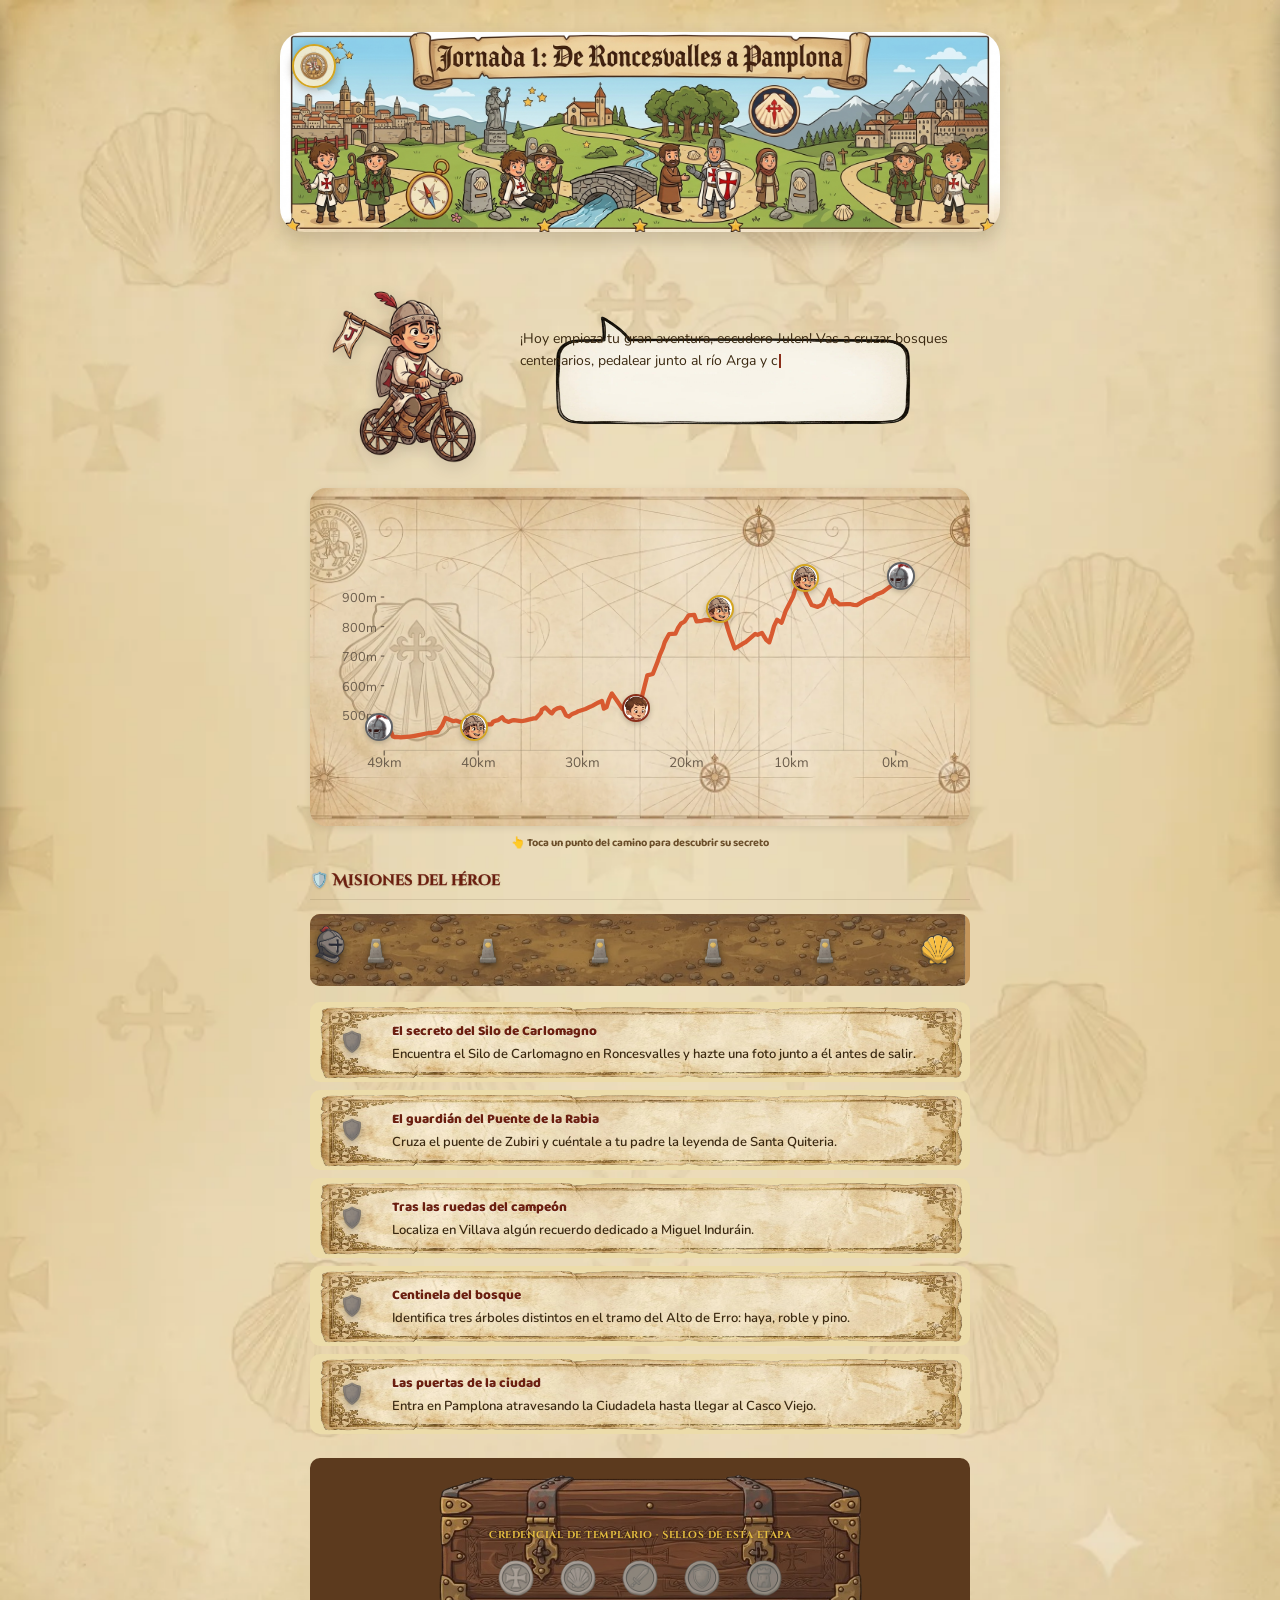
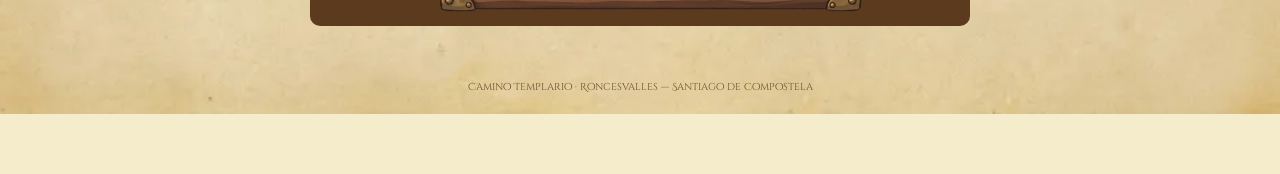
==== commit 885f9e69: "Add files via upload" ====
--- a/etapa-01.html
+++ b/etapa-01.html
@@ -57,6 +57,7 @@
 
     <div class="mission-list" id="missionList">
       <div class="mission" data-mission="silo">
+        <img class="mission-bg" src="img/tarjeta-mision.png" alt="">
         <img class="mission-check" src="img/check-inactivo.png" alt="">
         <div class="mission-text">
           <div class="mtitle">El secreto del Silo de Carlomagno</div>
@@ -64,6 +65,7 @@
         </div>
       </div>
       <div class="mission" data-mission="puente">
+        <img class="mission-bg" src="img/tarjeta-mision.png" alt="">
         <img class="mission-check" src="img/check-inactivo.png" alt="">
         <div class="mission-text">
           <div class="mtitle">El guardián del Puente de la Rabia</div>
@@ -71,6 +73,7 @@
         </div>
       </div>
       <div class="mission" data-mission="indurain">
+        <img class="mission-bg" src="img/tarjeta-mision.png" alt="">
         <img class="mission-check" src="img/check-inactivo.png" alt="">
         <div class="mission-text">
           <div class="mtitle">Tras las ruedas del campeón</div>
@@ -78,6 +81,7 @@
         </div>
       </div>
       <div class="mission" data-mission="bosque">
+        <img class="mission-bg" src="img/tarjeta-mision.png" alt="">
         <img class="mission-check" src="img/check-inactivo.png" alt="">
         <div class="mission-text">
           <div class="mtitle">Centinela del bosque</div>
@@ -85,6 +89,7 @@
         </div>
       </div>
       <div class="mission" data-mission="ciudadela">
+        <img class="mission-bg" src="img/tarjeta-mision.png" alt="">
         <img class="mission-check" src="img/check-inactivo.png" alt="">
         <div class="mission-text">
           <div class="mtitle">Las puertas de la ciudad</div>
--- a/estilos.css
+++ b/estilos.css
@@ -19,9 +19,10 @@
 body{
   margin:0;
   background-color: var(--parchment);
-  background-image: url('img/fondo.png');
+  background-image: url('img/fondo.webp');
   background-size: cover;
   background-repeat: no-repeat;
+  background-attachment: fixed;
   color: var(--ink);
   font-family: 'Nunito', sans-serif;
   min-height: 100vh;
@@ -71,12 +72,12 @@
 
 /* ---------- PANEL ---------- */
 .panel{
-  background: rgba(245,236,204,1);
-  border-radius: 20px;
-  padding: 20px 16px 26px;
-  position: relative;
-  box-shadow: 0 8px 20px var(--shadow);
-  border: 1px solid rgba(255,255,255,0.6);
+  background: transparent;
+  border-radius: 0;
+  padding: 20px 0 26px;
+  position: relative;
+  box-shadow: none;
+  border: none;
 }
 
 h2.section-title{
@@ -221,7 +222,7 @@
 .profile-wrap{
   position: relative;
   background-color: var(--parchment);
-  background-image: url('img/altimetria-fondo.png');
+  background-image: url('img/altimetria-fondo.webp');
   background-size: cover;
   background-position: center;
   border-radius: 16px;
@@ -260,7 +261,7 @@
 /* ---------- CAMINO DEL HÉROE (barra de progreso) ---------- */
 .camino-progreso{
   position: relative;
-  height: 64px;
+  height: 72px;
   margin-bottom: 16px;
   background-color: #c4955a;
   border-radius: 10px;
@@ -271,63 +272,75 @@
   width: 100%; height: 100%;
   object-fit: cover;
   border-radius: 10px;
+  filter: brightness(0.82) contrast(0.9);
 }
 .nodo-hito{
   position: absolute;
-  width: 14px; height: 22px;
+  width: 26px; height: 40px;
   object-fit: contain;
   transform: translateX(-50%);
   top: 50%;
-  margin-top: -11px;
+  margin-top: -20px;
   z-index: 2;
-  background: transparent;
+  filter: drop-shadow(0 2px 3px rgba(0,0,0,0.5));
 }
 .camino-trofeo{
   position: absolute;
   right: 4px;
-  width: 46px; height: 46px;
+  width: 56px; height: 56px;
   object-fit: contain;
   top: 50%;
   transform: translateY(-50%);
   z-index: 3;
-  background: transparent;
+  filter: drop-shadow(0 2px 4px rgba(0,0,0,0.4));
 }
 .camino-casco{
   position: absolute;
-  width: 34px; height: 34px;
+  width: 52px; height: 52px;
   object-fit: contain;
   top: 50%;
-  transform: translate(-50%, -65%);
+  transform: translate(-50%, -60%);
   transition: left 0.5s cubic-bezier(.34,1.56,.64,1);
   z-index: 4;
-  background: transparent;
+  filter: drop-shadow(0 3px 4px rgba(0,0,0,0.5));
 }
 
 /* ---------- MISIONES DEL HÉROE ---------- */
-.mission-list{ display:flex; flex-direction:column; gap: 10px; }
+.mission-list{ display:flex; flex-direction:column; gap: 8px; }
 .mission{
   display:flex;
-  align-items:flex-start;
-  gap: 12px;
+  align-items:center;
+  gap: 14px;
   background-color: #ecdcaa;
-  background-image: url('img/tarjeta-mision.png');
-  background-size: 100% 100%;
-  border-radius: 10px;
-  padding: 13px 14px;
+  border-radius: 10px;
+  padding: 14px 16px;
   cursor:pointer;
   transition: transform .1s;
   user-select:none;
   border: none;
-  box-shadow: inset 0 0 0 1px rgba(176,138,66,0.3);
+  box-shadow: none;
+  overflow: hidden;
+  position: relative;
+  min-height: 80px;
+}
+.mission-bg{
+  position: absolute;
+  inset: 0;
+  width: 100%; height: 100%;
+  object-fit: fill;
+  z-index: 0;
+  border-radius: 10px;
 }
 .mission:active{ transform: scale(0.98); }
-.mission.done{ filter: brightness(0.95); }
+.mission.done{ filter: brightness(0.92); }
 
 img.mission-check{
-  width: 32px; height: 32px;
+  width: 52px; height: 52px;
   object-fit: contain;
   flex-shrink:0;
-  margin-top: 1px;
+  filter: drop-shadow(0 2px 3px rgba(0,0,0,0.3));
+  position: relative;
+  z-index: 1;
 }
 .mission.done img.mission-check{
   animation: checkActivado .4s cubic-bezier(.34,1.56,.64,1);
@@ -336,15 +349,32 @@
   from{ transform: scale(0.6); opacity:0; }
   to{ transform: scale(1); opacity:1; }
 }
+.mission-text{
+  position: relative;
+  z-index: 1;
+}
 .mission-text .mtitle{
-  font-family: 'Cinzel Decorative', serif;
-  font-weight: 400;
-  font-size: 12.5px;
+  font-family: 'Baloo 2', sans-serif;
+  font-weight: 800;
+  font-size: 13.5px;
+  color: var(--red-dark);
+  margin-bottom: 3px;
+  text-shadow: 0 1px 0 rgba(255,255,255,0.5);
+}
+.mission.done .mission-text .mtitle{
+  color: var(--leather);
+  text-decoration: line-through;
+  text-decoration-color: rgba(107,31,16,0.5);
+}
+.mission-text p{
+  margin:0;
+  font-size: 13px;
+  line-height:1.45;
   color: var(--ink);
-  margin-bottom: 4px;
-}
-.mission.done .mission-text .mtitle{ color: var(--red-dark); }
-.mission-text p{ margin:0; font-size: 13px; line-height:1.45; color: var(--ink-soft); }
+  font-weight: 600;
+  position: relative;
+  z-index: 1;
+}
 
 /* ---------- RECOMPENSA ---------- */
 .reward-box{
@@ -422,13 +452,13 @@
 }
 .seal-row{ display:flex; justify-content:center; gap: 10px; flex-wrap: wrap; position: relative; z-index: 1; }
 .seal{
-  width: 44px; height: 44px;
+  width: 52px; height: 52px;
   border-radius: 50%;
   overflow: hidden;
   display:flex;
   align-items:center;
   justify-content:center;
-  background: #8a7050;
+  background: transparent;
   border: none;
   padding: 0;
 }
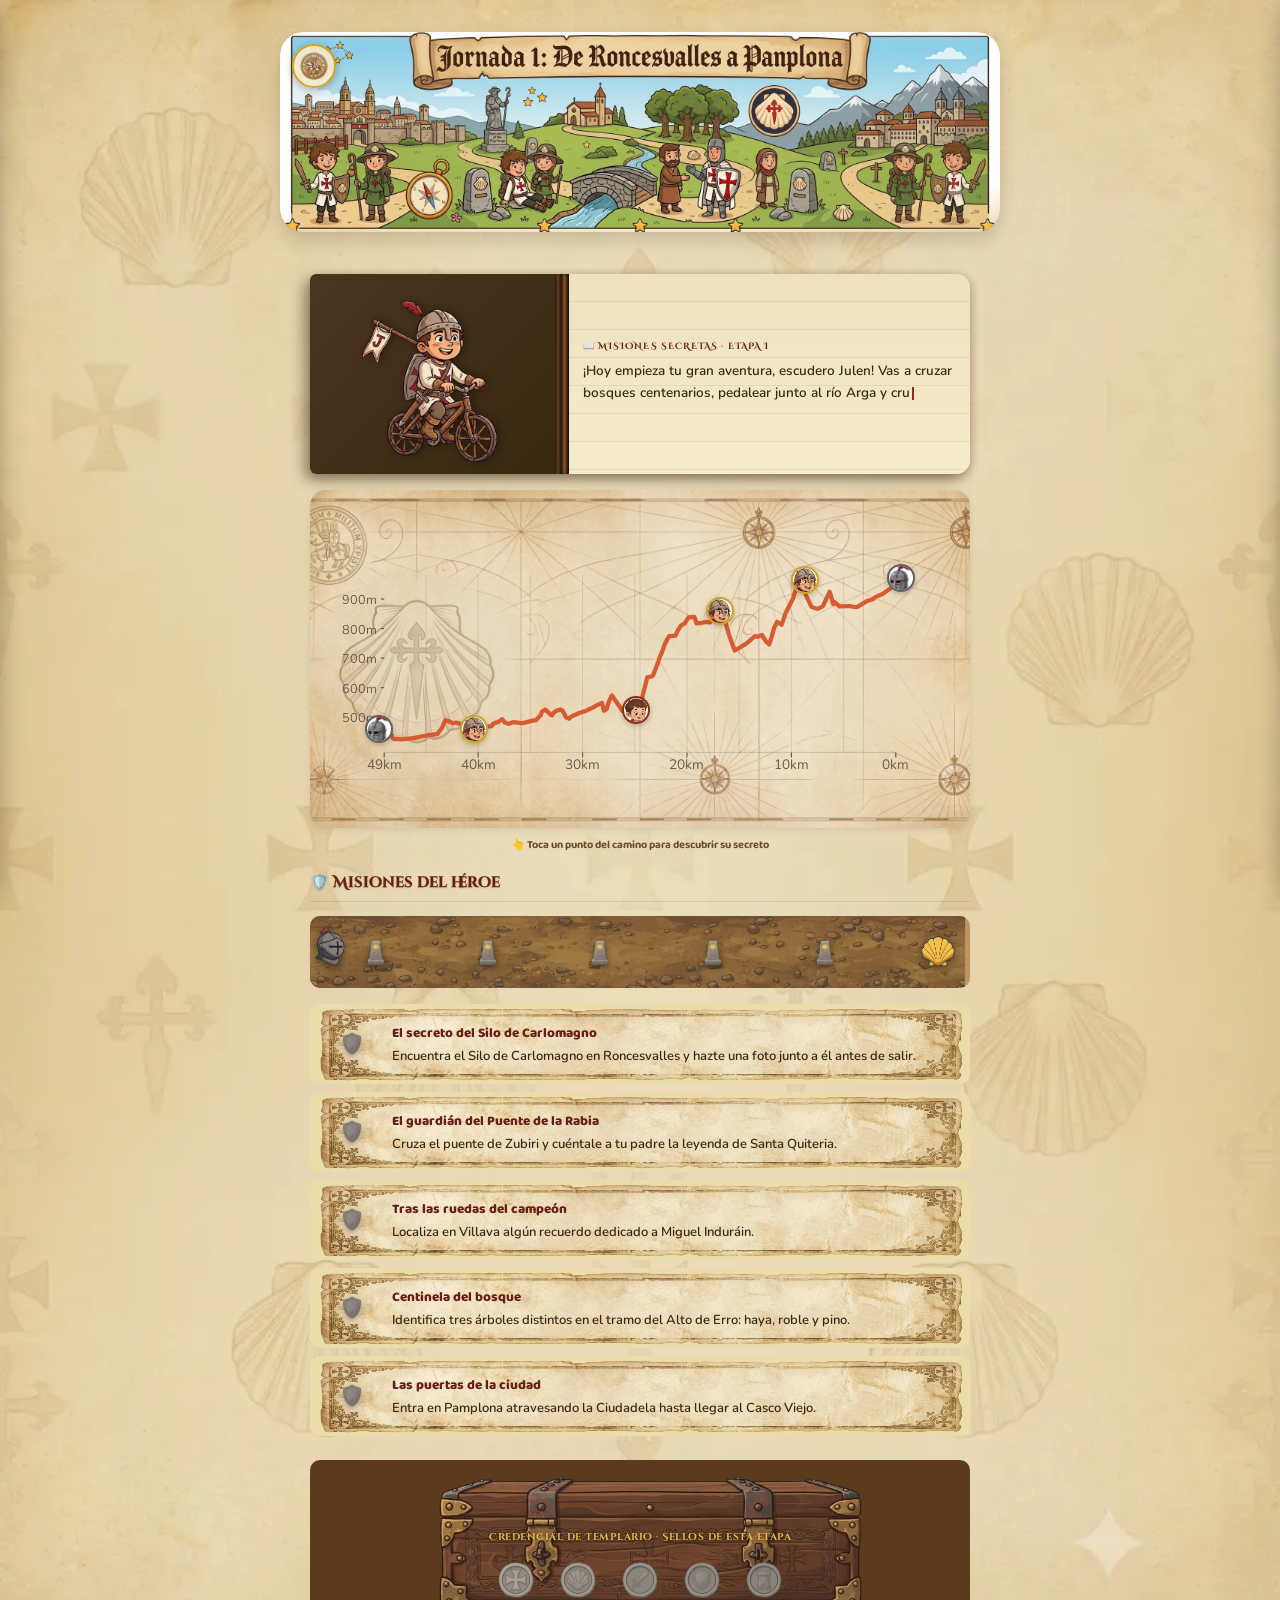
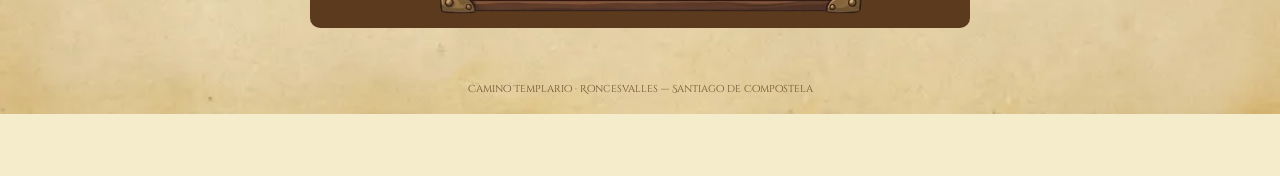
==== commit 18a732c8: "Add files via upload" ====
--- a/etapa-01.html
+++ b/etapa-01.html
@@ -25,10 +25,13 @@
   <!-- ================= CONTENIDO PRINCIPAL ================= -->
   <div class="panel">
 
-    <div class="narrative-row">
-      <img class="julen-img" src="img/julen/julen-aventurero.png" alt="Julen Aventurero">
-      <div class="narrative-text-block">
-        <img class="bocadillo-bg" src="img/bocadillo-julen.png" alt="">
+    <div class="libro-misiones">
+      <div class="libro-pagina-izq">
+        <img src="img/julen/julen-aventurero.png" alt="Julen Aventurero">
+      </div>
+      <div class="libro-lomo"></div>
+      <div class="libro-pagina-der">
+        <div class="libro-titulo">📖 Misiones secretas · Etapa I</div>
         <p id="narrativeText"></p>
       </div>
     </div>
--- a/estilos.css
+++ b/estilos.css
@@ -170,53 +170,94 @@
   font-size: 11.5px; color: var(--ink-soft); width: 36%;
 }
 
-/* ---------- NARRATIVA MOTIVADORA ---------- */
-.narrative-row{
-  display:flex;
-  flex-direction: row;
-  align-items: center;
-  gap: 0;
-  margin-bottom: 14px;
-}
-.narrative-row img.julen-img{
-  width: 200px;
-  height: 200px;
+/* ---------- LIBRO DE MISIONES SECRETAS ---------- */
+.libro-misiones{
+  display: flex;
+  margin-bottom: 16px;
+  border-radius: 6px 14px 14px 6px;
+  box-shadow:
+    -6px 6px 14px rgba(44,28,12,0.45),
+    2px 2px 8px rgba(44,28,12,0.2);
+  overflow: hidden;
+  min-height: 160px;
+  position: relative;
+}
+.libro-pagina-izq{
+  width: 38%;
+  flex-shrink: 0;
+  background: linear-gradient(135deg, #4a3520 0%, #3a2810 100%);
+  display: flex;
+  align-items: flex-end;
+  justify-content: center;
+  position: relative;
+  overflow: hidden;
+  padding-top: 10px;
+}
+.libro-pagina-izq::after{
+  content:"";
+  position: absolute;
+  top: 0; right: 0;
+  width: 6px; height: 100%;
+  background: linear-gradient(90deg, #2a1a08, #5c3d24, #2a1a08);
+}
+.libro-pagina-izq img{
+  width: 100%;
+  max-height: 190px;
   object-fit: contain;
+  object-position: bottom center;
+  position: relative;
+  z-index: 1;
+  filter: drop-shadow(2px 0 4px rgba(0,0,0,0.4));
+}
+.libro-lomo{
+  width: 8px;
   flex-shrink: 0;
-  filter: drop-shadow(0 5px 8px rgba(44,36,28,0.18));
-  margin-right: -10px;
-  position: relative;
-  z-index: 2;
-}
-.narrative-text-block{
+  background: linear-gradient(90deg, #2a1a08 0%, #8c5a2a 40%, #6b3d18 60%, #1a0e04 100%);
+  box-shadow: inset 0 0 4px rgba(0,0,0,0.6);
+}
+.libro-pagina-der{
   flex: 1;
-  position: relative;
-  padding: 24px 22px 28px 20px;
-  min-height: 140px;
-  background: transparent;
-  border: none;
-  box-shadow: none;
-  z-index: 1;
-}
-.bocadillo-bg{
+  background:
+    linear-gradient(180deg, rgba(220,200,160,0.3) 0%, transparent 100%),
+    var(--parchment);
+  padding: 16px 16px 20px 14px;
+  position: relative;
+  display: flex;
+  flex-direction: column;
+  justify-content: center;
+}
+.libro-pagina-der::before{
+  content:"";
   position: absolute;
   inset: 0;
-  width: 100%;
-  height: 100%;
-  object-fit: fill;
-  transform: scaleY(-1);
-  z-index: 0;
-}
-.narrative-text-block p{
-  position: relative;
-  z-index: 1;
+  background: repeating-linear-gradient(
+    180deg,
+    transparent,
+    transparent 27px,
+    rgba(176,138,66,0.18) 27px,
+    rgba(176,138,66,0.18) 28px
+  );
+  pointer-events: none;
+}
+.libro-titulo{
+  font-family: 'Cinzel Decorative', serif;
+  font-size: 9px;
+  font-weight: 700;
+  color: var(--red-dark);
+  letter-spacing: 0.12em;
+  text-transform: uppercase;
+  margin-bottom: 8px;
+  position: relative;
+}
+.libro-pagina-der p{
   margin: 0;
-  font-size: 14px;
-  line-height: 1.55;
+  font-size: 13.5px;
+  line-height: 1.65;
   color: var(--ink);
-  min-height: 1.5em;
-}
-.narrative-text-block strong{ color: var(--red-dark); }
+  position: relative;
+  font-weight: 600;
+}
+.libro-pagina-der strong{ color: var(--red-dark); }
 
 /* ---------- PERFIL DE ALTIMETRÍA ---------- */
 .profile-wrap{
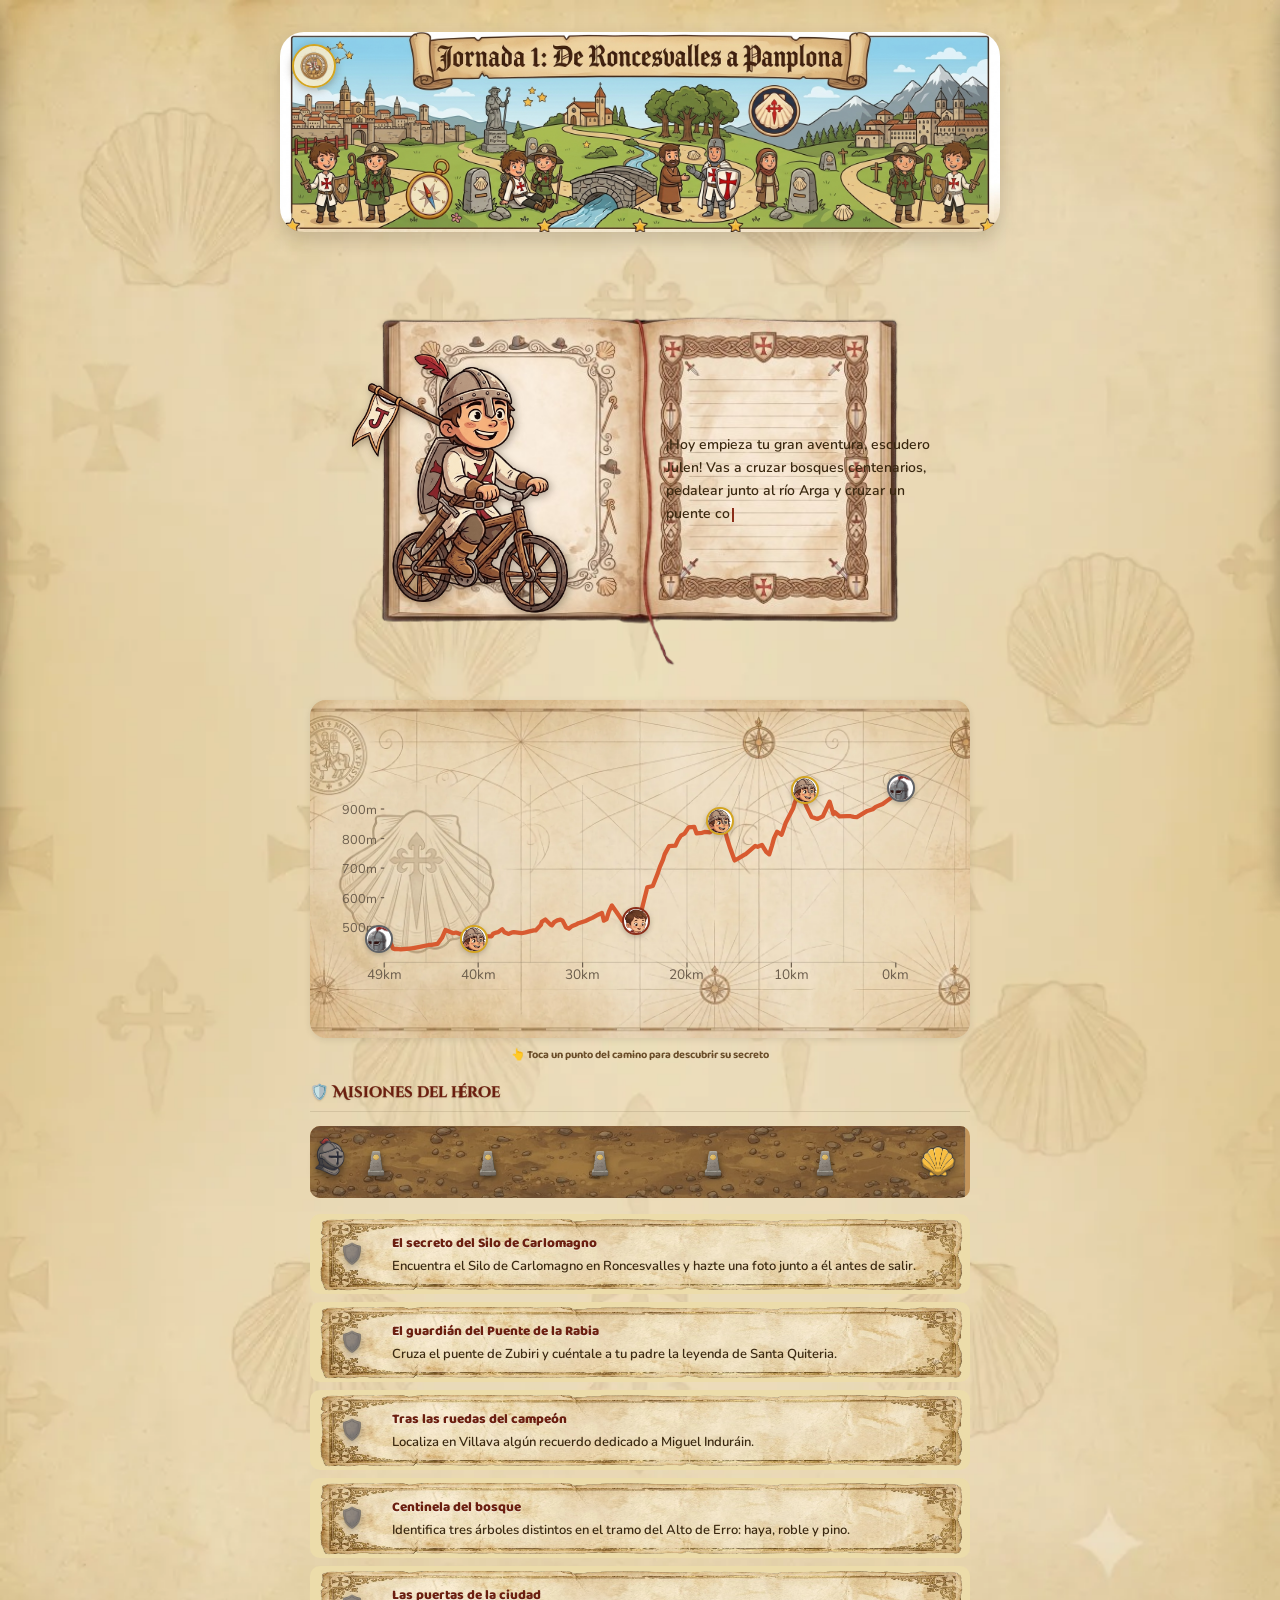
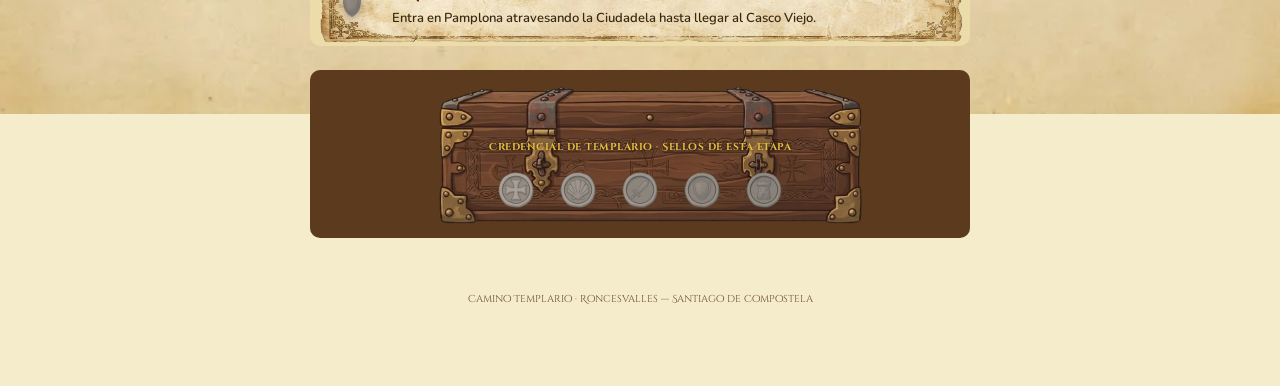
==== commit c00f18ba: "Add files via upload" ====
--- a/etapa-01.html
+++ b/etapa-01.html
@@ -25,13 +25,10 @@
   <!-- ================= CONTENIDO PRINCIPAL ================= -->
   <div class="panel">
 
-    <div class="libro-misiones">
-      <div class="libro-pagina-izq">
-        <img src="img/julen/julen-aventurero.png" alt="Julen Aventurero">
-      </div>
-      <div class="libro-lomo"></div>
-      <div class="libro-pagina-der">
-        <div class="libro-titulo">📖 Misiones secretas · Etapa I</div>
+    <div class="codice-wrap">
+      <img class="codice-bg" src="img/codice.png" alt="Códice de misiones secretas">
+      <img class="codice-julen" src="img/julen/julen-aventurero.png" alt="Julen Aventurero">
+      <div class="codice-texto">
         <p id="narrativeText"></p>
       </div>
     </div>
--- a/estilos.css
+++ b/estilos.css
@@ -170,94 +170,49 @@
   font-size: 11.5px; color: var(--ink-soft); width: 36%;
 }
 
-/* ---------- LIBRO DE MISIONES SECRETAS ---------- */
-.libro-misiones{
-  display: flex;
+/* ---------- CÓDICE DE MISIONES SECRETAS ---------- */
+.codice-wrap{
+  position: relative;
   margin-bottom: 16px;
-  border-radius: 6px 14px 14px 6px;
-  box-shadow:
-    -6px 6px 14px rgba(44,28,12,0.45),
-    2px 2px 8px rgba(44,28,12,0.2);
-  overflow: hidden;
-  min-height: 160px;
-  position: relative;
-}
-.libro-pagina-izq{
-  width: 38%;
-  flex-shrink: 0;
-  background: linear-gradient(135deg, #4a3520 0%, #3a2810 100%);
-  display: flex;
-  align-items: flex-end;
-  justify-content: center;
-  position: relative;
-  overflow: hidden;
-  padding-top: 10px;
-}
-.libro-pagina-izq::after{
-  content:"";
-  position: absolute;
-  top: 0; right: 0;
-  width: 6px; height: 100%;
-  background: linear-gradient(90deg, #2a1a08, #5c3d24, #2a1a08);
-}
-.libro-pagina-izq img{
+}
+.codice-wrap img.codice-bg{
+  display: block;
   width: 100%;
-  max-height: 190px;
+  height: auto;
+}
+.codice-julen{
+  position: absolute;
+  left: 1%;
+  top: 50%;
+  transform: translateY(-50%);
+  width: 46%;
+  max-height: 92%;
   object-fit: contain;
-  object-position: bottom center;
-  position: relative;
-  z-index: 1;
-  filter: drop-shadow(2px 0 4px rgba(0,0,0,0.4));
-}
-.libro-lomo{
-  width: 8px;
-  flex-shrink: 0;
-  background: linear-gradient(90deg, #2a1a08 0%, #8c5a2a 40%, #6b3d18 60%, #1a0e04 100%);
-  box-shadow: inset 0 0 4px rgba(0,0,0,0.6);
-}
-.libro-pagina-der{
-  flex: 1;
-  background:
-    linear-gradient(180deg, rgba(220,200,160,0.3) 0%, transparent 100%),
-    var(--parchment);
-  padding: 16px 16px 20px 14px;
-  position: relative;
+  object-position: center bottom;
+  filter: drop-shadow(2px 2px 4px rgba(44,28,12,0.35));
+  pointer-events: none;
+}
+.codice-texto{
+  position: absolute;
+  right: 3%;
+  top: 8%;
+  width: 44%;
+  height: 84%;
   display: flex;
   flex-direction: column;
   justify-content: center;
-}
-.libro-pagina-der::before{
-  content:"";
-  position: absolute;
-  inset: 0;
-  background: repeating-linear-gradient(
-    180deg,
-    transparent,
-    transparent 27px,
-    rgba(176,138,66,0.18) 27px,
-    rgba(176,138,66,0.18) 28px
-  );
-  pointer-events: none;
-}
-.libro-titulo{
-  font-family: 'Cinzel Decorative', serif;
-  font-size: 9px;
-  font-weight: 700;
-  color: var(--red-dark);
-  letter-spacing: 0.12em;
-  text-transform: uppercase;
-  margin-bottom: 8px;
-  position: relative;
-}
-.libro-pagina-der p{
+  padding: 8px 6px;
+  overflow: hidden;
+}
+.codice-texto p{
   margin: 0;
-  font-size: 13.5px;
+  font-family: 'Nunito', sans-serif;
+  font-size: clamp(11px, 2.5vw, 14px);
   line-height: 1.65;
-  color: var(--ink);
-  position: relative;
+  color: #3a2810;
   font-weight: 600;
 }
-.libro-pagina-der strong{ color: var(--red-dark); }
+.codice-texto strong{ color: var(--red-dark); }
 
 /* ---------- PERFIL DE ALTIMETRÍA ---------- */
 .profile-wrap{
@@ -557,7 +512,10 @@
   border-radius: 20px 0 0 20px;
   border-right:none;
   transform: translateX(100%);
-  background-color: var(--parchment);
+  background-color: #f5eccc !important;
+  background-image: url('img/fondo-padre.png') !important;
+  background-size: cover !important;
+  background-position: top center !important;
 }
 .drawer-right.open{ transform: translateX(0); }
 
@@ -590,7 +548,11 @@
   margin-bottom: 8px;
 }
 
-.drawer-hero{ text-align:center; margin-bottom: 14px; }
+.drawer-hero{
+  text-align:center;
+  margin-bottom: 14px;
+  background: transparent;
+}
 .drawer-hero img{ width: 200px; height: 200px; object-fit: contain; }
 .drawer-hero .dtitle{
   font-family: 'Cinzel Decorative', serif;
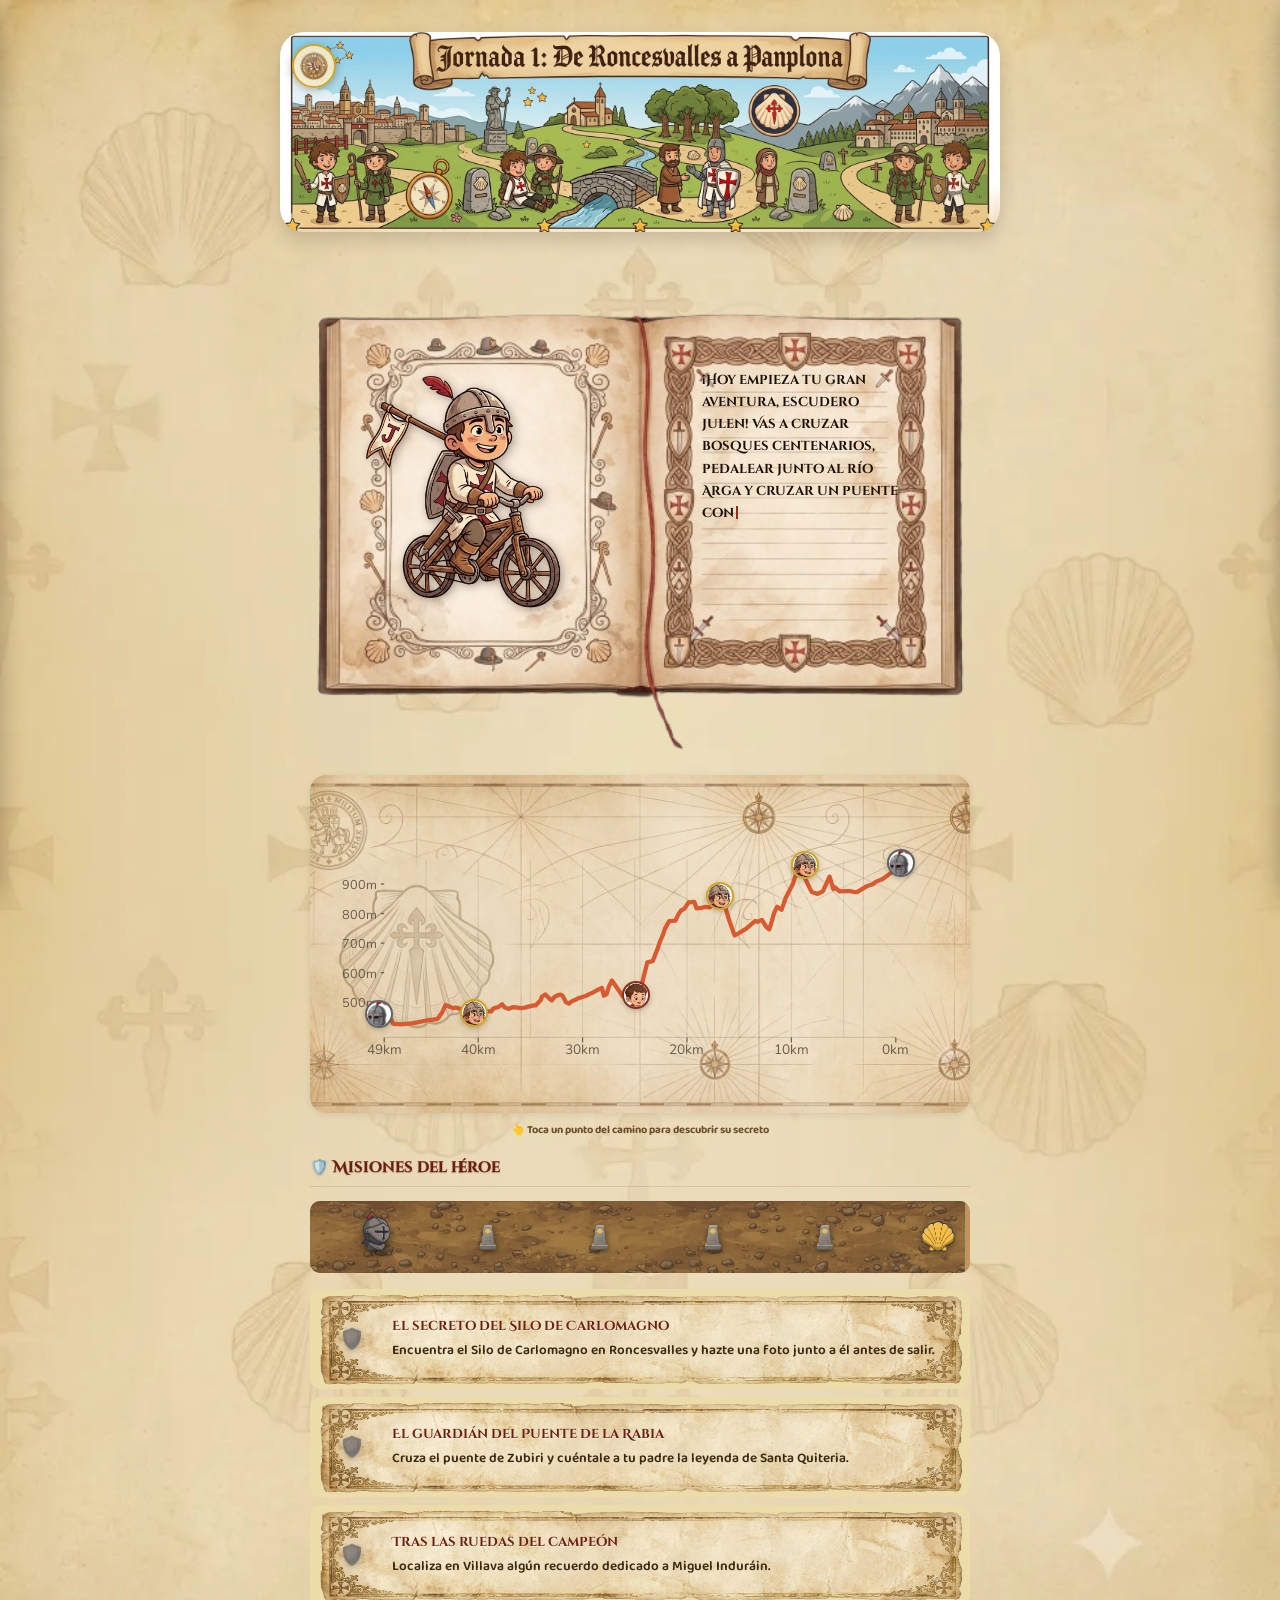
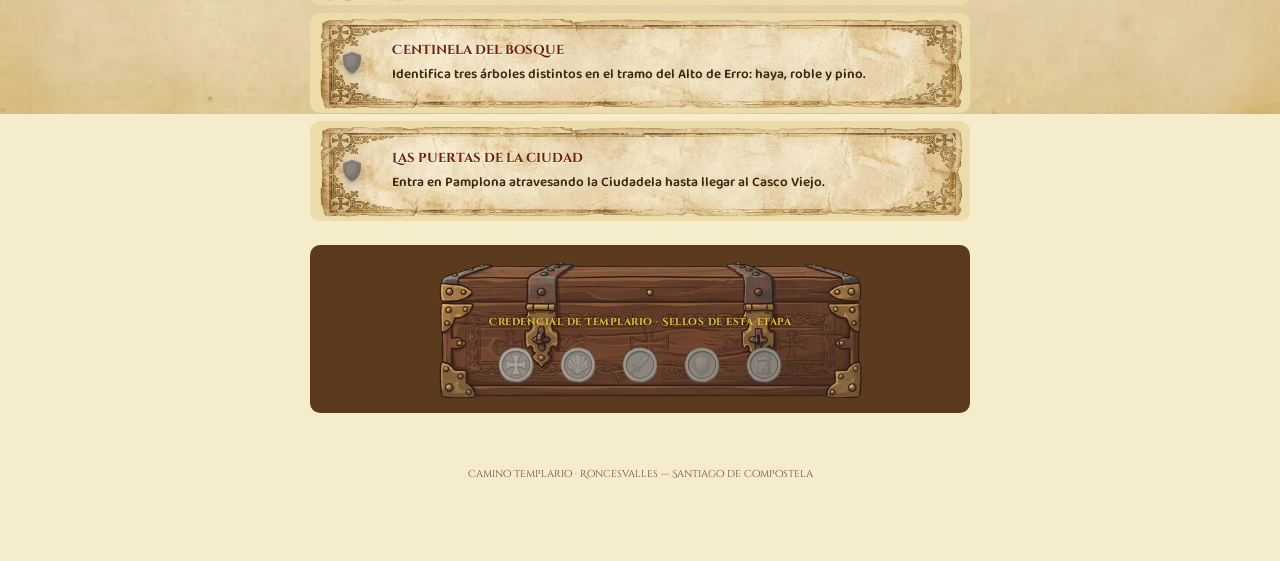
==== commit 1c87bf5b: "Add files via upload" ====
--- a/etapa-01.html
+++ b/etapa-01.html
@@ -309,7 +309,7 @@
 
   // --- Camino del héroe: posiciones del casco (% left) ---
   // índice = número de misiones completadas (0..5)
-  const CASCO_POSICIONES = [3, 10, 27, 44, 61, 78];
+  const CASCO_POSICIONES = [10, 10, 27, 44, 61, 88];
   const caminoCasco = document.getElementById('caminoCasco');
   function moverCasco(done){ if(caminoCasco) caminoCasco.style.left = CASCO_POSICIONES[done] + '%'; }
 
--- a/estilos.css
+++ b/estilos.css
@@ -41,7 +41,7 @@
   overflow: hidden;
   position: relative;
   box-shadow: 0 8px 18px var(--shadow);
-  margin-bottom: 14px;
+  margin-bottom: 2px;
   min-height: 200px;
   background: url('img/etapa-01/etapa-01-cabecera.png') center center / cover no-repeat;
   background-color: var(--red-dark);
@@ -74,7 +74,7 @@
 .panel{
   background: transparent;
   border-radius: 0;
-  padding: 20px 0 26px;
+  padding: 2px 0 26px;
   position: relative;
   box-shadow: none;
   border: none;
@@ -173,7 +173,11 @@
 /* ---------- CÓDICE DE MISIONES SECRETAS ---------- */
 .codice-wrap{
   position: relative;
-  margin-bottom: 16px;
+  width: 125%;
+  margin-left: -12.5%;
+  margin-top: -2px;
+  margin-bottom: 2px;
+  line-height: 0;
 }
 .codice-wrap img.codice-bg{
   display: block;
@@ -182,37 +186,36 @@
 }
 .codice-julen{
   position: absolute;
-  left: 1%;
-  top: 50%;
-  transform: translateY(-50%);
-  width: 46%;
-  max-height: 92%;
+  left: 13%;
+  top: 18%;
+  width: 33%;
+  height: 53%;
   object-fit: contain;
-  object-position: center bottom;
-  filter: drop-shadow(2px 2px 4px rgba(44,28,12,0.35));
+  object-position: center center;
+  filter: drop-shadow(2px 2px 5px rgba(44,28,12,0.4));
   pointer-events: none;
 }
 .codice-texto{
   position: absolute;
-  right: 3%;
-  top: 8%;
-  width: 44%;
-  height: 84%;
+  left: 57.5%;
+  right: 18%;
+  top: 21.3%;
+  bottom: 32.5%;
+  overflow: hidden;
   display: flex;
-  flex-direction: column;
-  justify-content: center;
-  padding: 8px 6px;
-  overflow: hidden;
+  align-items: flex-start;
+  line-height: normal;
 }
 .codice-texto p{
   margin: 0;
-  font-family: 'Nunito', sans-serif;
-  font-size: clamp(11px, 2.5vw, 14px);
-  line-height: 1.65;
-  color: #3a2810;
-  font-weight: 600;
-}
-.codice-texto strong{ color: var(--red-dark); }
+  font-family: 'Cinzel Decorative', serif;
+  font-size: clamp(9px, 1.8vw, 13px);
+  line-height: 1.7;
+  color: #1a0f06;
+  font-weight: 700;
+  width: 100%;
+}
+.codice-texto strong{ color: #6b1f10; font-weight: 900; }
 
 /* ---------- PERFIL DE ALTIMETRÍA ---------- */
 .profile-wrap{
@@ -309,7 +312,7 @@
   gap: 14px;
   background-color: #ecdcaa;
   border-radius: 10px;
-  padding: 14px 16px;
+  padding: 18px 16px;
   cursor:pointer;
   transition: transform .1s;
   user-select:none;
@@ -317,7 +320,7 @@
   box-shadow: none;
   overflow: hidden;
   position: relative;
-  min-height: 80px;
+  min-height: 100px;
 }
 .mission-bg{
   position: absolute;
@@ -350,11 +353,11 @@
   z-index: 1;
 }
 .mission-text .mtitle{
-  font-family: 'Baloo 2', sans-serif;
-  font-weight: 800;
-  font-size: 13.5px;
+  font-family: 'Cinzel Decorative', serif;
+  font-weight: 700;
+  font-size: 13px;
   color: var(--red-dark);
-  margin-bottom: 3px;
+  margin-bottom: 5px;
   text-shadow: 0 1px 0 rgba(255,255,255,0.5);
 }
 .mission.done .mission-text .mtitle{
@@ -364,10 +367,11 @@
 }
 .mission-text p{
   margin:0;
-  font-size: 13px;
-  line-height:1.45;
+  font-size: 13.5px;
+  line-height: 1.5;
   color: var(--ink);
   font-weight: 600;
+  font-family: 'Baloo 2', sans-serif;
   position: relative;
   z-index: 1;
 }
@@ -565,11 +569,13 @@
 }
 
 .drawer-text{
-  margin:0; font-size: 14.5px; line-height:1.6; color: var(--ink);
+  margin:0; font-size: 14px; line-height:1.65; color: var(--ink);
   background: rgba(245,236,204,0.75);
   border-radius: 12px; padding: 14px;
-}
-.drawer-text strong{ color: var(--red-dark); }
+  font-family: 'Cinzel Decorative', serif;
+  font-weight: 400;
+}
+.drawer-text strong{ color: var(--red-dark); font-weight: 700; }
 
 .typing-cursor{
   display:inline-block; width: 2px; height: 1em;
